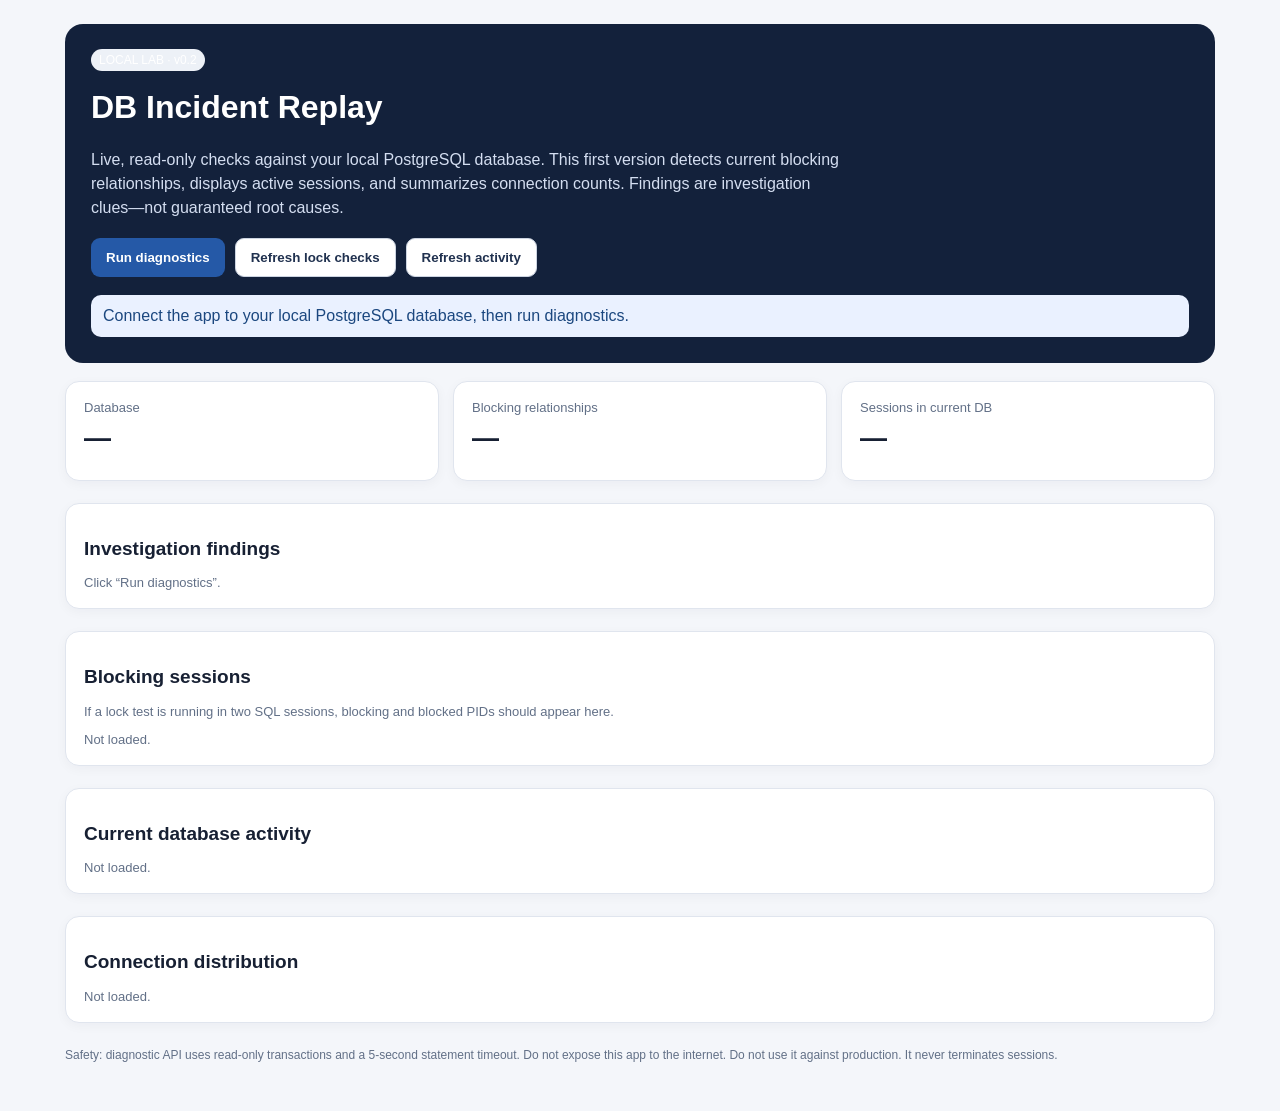
==== static/index.html @ 7874bf16 "Expand project documentation and incident lab" ====
<!doctype html>
<html lang="en"><head><meta charset="utf-8"><meta name="viewport" content="width=device-width,initial-scale=1"><title>DB Incident Replay — Local Lab</title>
<style>
:root{font-family:Inter,Segoe UI,Arial,sans-serif;color:#172033;background:#f4f6fa}body{margin:0}.wrap{max-width:1150px;margin:auto;padding:24px}.hero{background:#13213b;color:white;padding:26px;border-radius:18px}.hero p{color:#d4def1;max-width:760px;line-height:1.5}.actions{display:flex;gap:10px;flex-wrap:wrap;margin:18px 0}.btn{border:0;border-radius:9px;padding:11px 15px;background:#2559a7;color:white;font-weight:650;cursor:pointer}.btn.alt{background:white;color:#20314f;border:1px solid #ccd4e1}.grid{display:grid;grid-template-columns:repeat(auto-fit,minmax(220px,1fr));gap:14px;margin:18px 0}.card{background:white;border:1px solid #e0e5ee;border-radius:14px;padding:18px;box-shadow:0 3px 12px #16233b0a}.metric{font-size:27px;font-weight:750;margin:8px 0}.muted{color:#627087;font-size:13px}.section{margin-top:22px}.section h2{font-size:19px}.status{padding:12px;border-radius:10px;background:#eaf1ff;color:#1b477f}.finding{padding:12px 14px;border:1px solid #e0e5ee;border-radius:10px;margin:9px 0}.warning{border-left:4px solid #c47a10}.ok{border-left:4px solid #22875a}.info{border-left:4px solid #5482d0}pre,code{white-space:pre-wrap;overflow-wrap:anywhere}table{width:100%;border-collapse:collapse;font-size:13px}th,td{text-align:left;padding:9px;border-bottom:1px solid #e5e9f0;vertical-align:top}th{color:#52617a}.tablewrap{overflow:auto}.error{background:#fff0ef;color:#8a2420;padding:12px;border-radius:9px}.pill{background:#edf1f7;border-radius:20px;padding:4px 8px;font-size:12px}footer{margin:25px 0;color:#627087;font-size:12px}
</style></head><body><div class="wrap"><header class="hero"><span class="pill">LOCAL LAB · v0.2</span><h1>DB Incident Replay</h1><p>Live, read-only checks against your local PostgreSQL database. This first version detects current blocking relationships, displays active sessions, and summarizes connection counts. Findings are investigation clues—not guaranteed root causes.</p><div class="actions"><button class="btn" onclick="refreshAll()">Run diagnostics</button><button class="btn alt" onclick="loadLocks()">Refresh lock checks</button><button class="btn alt" onclick="loadActivity()">Refresh activity</button></div><div id="status" class="status">Connect the app to your local PostgreSQL database, then run diagnostics.</div></header>
<div id="metrics" class="grid"><div class="card"><div class="muted">Database</div><div class="metric">—</div></div><div class="card"><div class="muted">Blocking relationships</div><div class="metric">—</div></div><div class="card"><div class="muted">Sessions in current DB</div><div class="metric">—</div></div></div>
<section class="section card"><h2>Investigation findings</h2><div id="findings" class="muted">Click “Run diagnostics”.</div></section>
<section class="section card"><h2>Blocking sessions</h2><p class="muted">If a lock test is running in two SQL sessions, blocking and blocked PIDs should appear here.</p><div id="locks" class="muted">Not loaded.</div></section>
<section class="section card"><h2>Current database activity</h2><div id="activity" class="muted">Not loaded.</div></section>
<section class="section card"><h2>Connection distribution</h2><div id="connections" class="muted">Not loaded.</div></section>
<footer>Safety: diagnostic API uses read-only transactions and a 5-second statement timeout. Do not expose this app to the internet. Do not use it against production. It never terminates sessions.</footer></div>
<script>
const esc=v=>String(v??'—').replace(/[&<>"']/g,c=>({'&':'&amp;','<':'&lt;','>':'&gt;','"':'&quot;',"'":'&#39;'}[c]));
async function get(path){const r=await fetch(path);let j;try{j=await r.json()}catch{j={detail:await r.text()}}if(!r.ok)throw Error(j.detail||r.statusText);return j}
function table(rows,cols){if(!rows||!rows.length)return '<p class="muted">No rows returned at this check.</p>';return '<div class="tablewrap"><table><thead><tr>'+cols.map(c=>'<th>'+esc(c[1])+'</th>').join('')+'</tr></thead><tbody>'+rows.map(row=>'<tr>'+cols.map(c=>'<td>'+esc(row[c[0]])+'</td>').join('')+'</tr>').join('')+'</tbody></table></div>'}
async function refreshAll(){const status=document.getElementById('status');status.textContent='Checking local PostgreSQL…';try{const [h,s,l,a,c]=await Promise.all([get('/api/health'),get('/api/diagnostics/summary'),get('/api/diagnostics/locks'),get('/api/diagnostics/activity'),get('/api/diagnostics/connections')]);document.getElementById('metrics').innerHTML=`<div class="card"><div class="muted">Database</div><div class="metric">${esc(h.database)}</div><div class="muted">${esc(h.checked_at)}</div></div><div class="card"><div class="muted">Blocking relationships</div><div class="metric">${l.count}</div></div><div class="card"><div class="muted">Sessions in current DB</div><div class="metric">${c.total_sessions}</div><div class="muted">max_connections: ${esc(c.max_connections)} · usage estimate ${esc(c.utilization_percent)}%</div></div>`;document.getElementById('findings').innerHTML=s.findings.map(f=>`<div class="finding ${esc(f.severity)}"><b>${esc(f.title)}</b>${f.evidence?`<p><b>Evidence:</b> ${esc(f.evidence)}</p>`:''}<p><b>Next step:</b> ${esc(f.next)}</p></div>`).join('')+`<p class="muted">${esc(s.note)}</p>`;document.getElementById('locks').innerHTML=table(l.items,[['blocked_pid','Blocked PID'],['blocker_pid','Blocker PID'],['blocked_duration','Blocked duration'],['blocker_transaction_age','Blocker transaction age'],['blocker_state','Blocker state'],['blocked_query','Blocked query'],['blocker_query','Blocker query']]);document.getElementById('activity').innerHTML=table(a.items,[['pid','PID'],['usename','User'],['state','State'],['wait_event_type','Wait type'],['wait_event','Wait event'],['query_duration','Query duration'],['transaction_age','Transaction age'],['query','Query']]);document.getElementById('connections').innerHTML=table(c.by_state,[['state','State'],['sessions','Sessions']])+`<p class="muted">${esc(c.interpretation)}</p>`;status.textContent='Connected. Diagnostics completed at '+h.checked_at+'.';}catch(e){status.className='error';status.textContent='Could not run diagnostics: '+e.message+' — check .env, PostgreSQL service, database and role permissions.'}}
async function loadLocks(){try{const x=await get('/api/diagnostics/locks');document.getElementById('locks').innerHTML=table(x.items,[['blocked_pid','Blocked PID'],['blocker_pid','Blocker PID'],['blocked_duration','Blocked duration'],['blocker_transaction_age','Blocker transaction age'],['blocker_state','Blocker state'],['blocked_query','Blocked query'],['blocker_query','Blocker query']]);}catch(e){document.getElementById('locks').textContent=e.message}}
async function loadActivity(){try{const x=await get('/api/diagnostics/activity');document.getElementById('activity').innerHTML=table(x.items,[['pid','PID'],['usename','User'],['state','State'],['wait_event_type','Wait type'],['wait_event','Wait event'],['query_duration','Query duration'],['transaction_age','Transaction age'],['query','Query']]);}catch(e){document.getElementById('activity').textContent=e.message}}
</script></body></html>
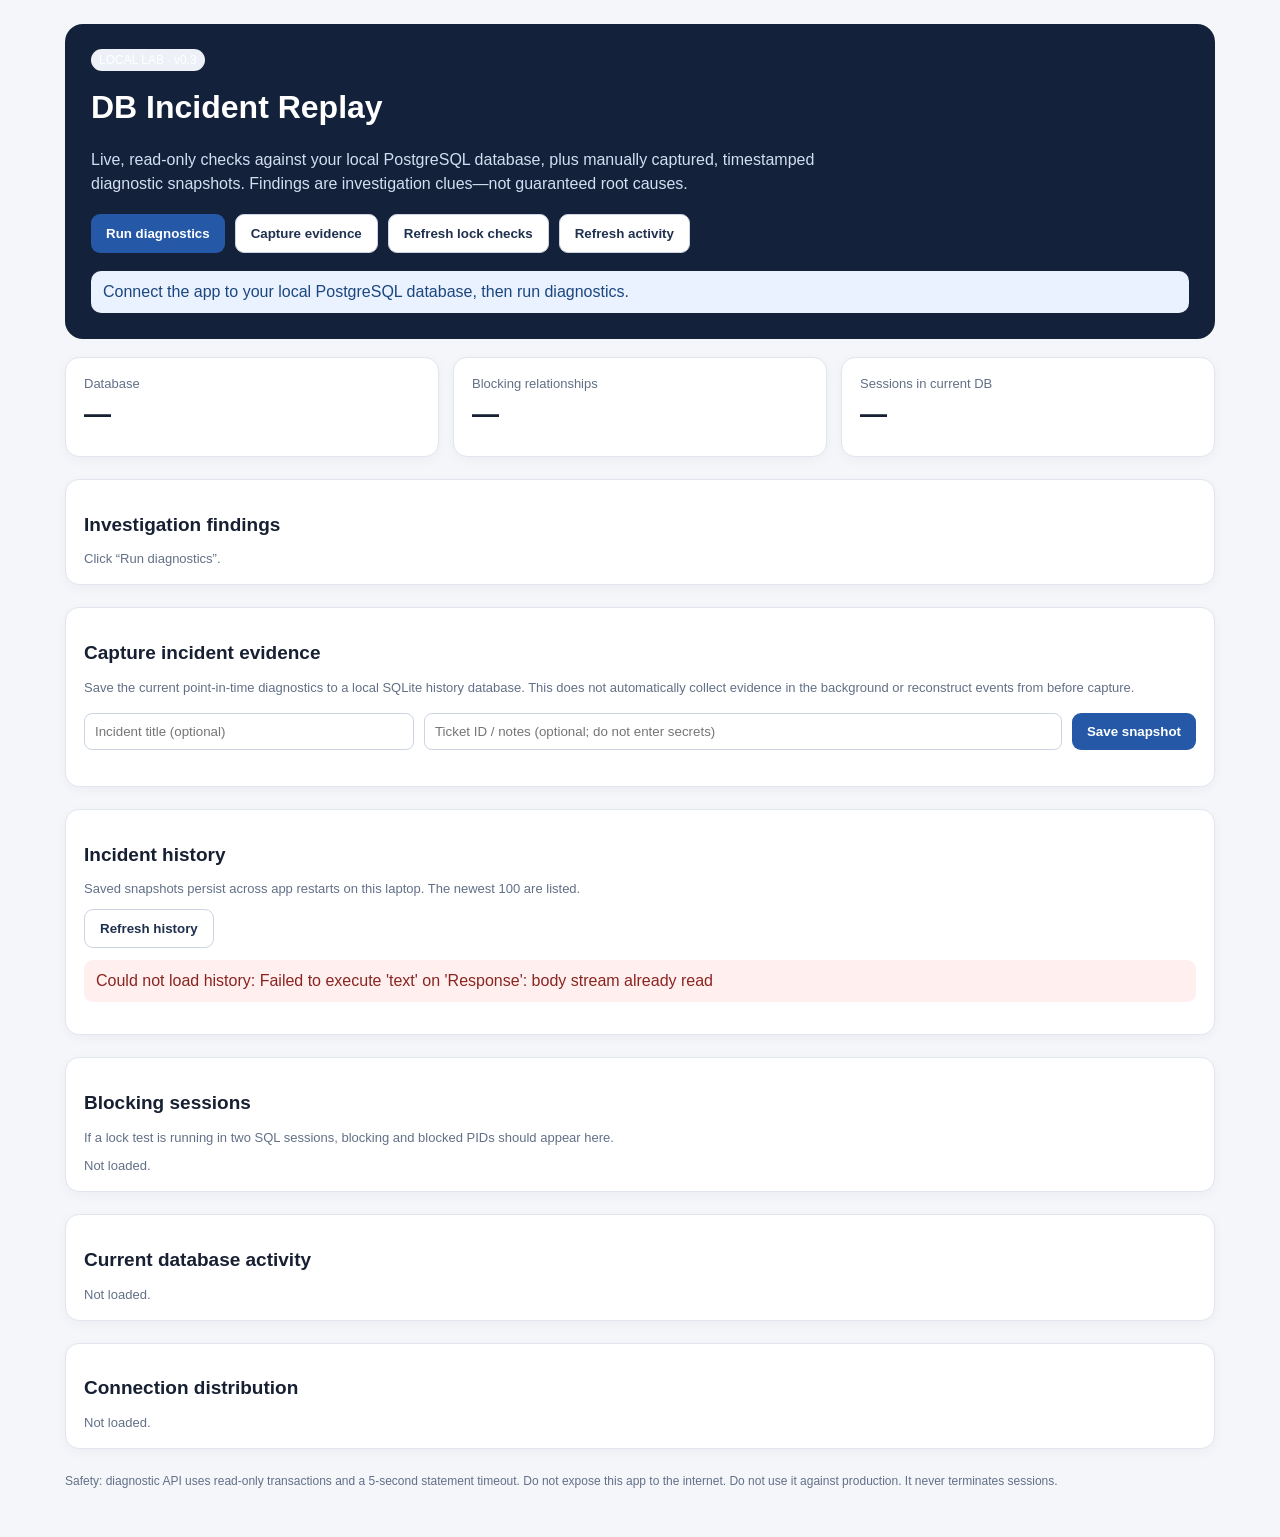
==== commit cd306618: "your commit message" ====
--- a/static/index.html
+++ b/static/index.html
@@ -2,9 +2,11 @@
 <html lang="en"><head><meta charset="utf-8"><meta name="viewport" content="width=device-width,initial-scale=1"><title>DB Incident Replay — Local Lab</title>
 <style>
 :root{font-family:Inter,Segoe UI,Arial,sans-serif;color:#172033;background:#f4f6fa}body{margin:0}.wrap{max-width:1150px;margin:auto;padding:24px}.hero{background:#13213b;color:white;padding:26px;border-radius:18px}.hero p{color:#d4def1;max-width:760px;line-height:1.5}.actions{display:flex;gap:10px;flex-wrap:wrap;margin:18px 0}.btn{border:0;border-radius:9px;padding:11px 15px;background:#2559a7;color:white;font-weight:650;cursor:pointer}.btn.alt{background:white;color:#20314f;border:1px solid #ccd4e1}.grid{display:grid;grid-template-columns:repeat(auto-fit,minmax(220px,1fr));gap:14px;margin:18px 0}.card{background:white;border:1px solid #e0e5ee;border-radius:14px;padding:18px;box-shadow:0 3px 12px #16233b0a}.metric{font-size:27px;font-weight:750;margin:8px 0}.muted{color:#627087;font-size:13px}.section{margin-top:22px}.section h2{font-size:19px}.status{padding:12px;border-radius:10px;background:#eaf1ff;color:#1b477f}.finding{padding:12px 14px;border:1px solid #e0e5ee;border-radius:10px;margin:9px 0}.warning{border-left:4px solid #c47a10}.ok{border-left:4px solid #22875a}.info{border-left:4px solid #5482d0}pre,code{white-space:pre-wrap;overflow-wrap:anywhere}table{width:100%;border-collapse:collapse;font-size:13px}th,td{text-align:left;padding:9px;border-bottom:1px solid #e5e9f0;vertical-align:top}th{color:#52617a}.tablewrap{overflow:auto}.error{background:#fff0ef;color:#8a2420;padding:12px;border-radius:9px}.pill{background:#edf1f7;border-radius:20px;padding:4px 8px;font-size:12px}footer{margin:25px 0;color:#627087;font-size:12px}
-</style></head><body><div class="wrap"><header class="hero"><span class="pill">LOCAL LAB · v0.2</span><h1>DB Incident Replay</h1><p>Live, read-only checks against your local PostgreSQL database. This first version detects current blocking relationships, displays active sessions, and summarizes connection counts. Findings are investigation clues—not guaranteed root causes.</p><div class="actions"><button class="btn" onclick="refreshAll()">Run diagnostics</button><button class="btn alt" onclick="loadLocks()">Refresh lock checks</button><button class="btn alt" onclick="loadActivity()">Refresh activity</button></div><div id="status" class="status">Connect the app to your local PostgreSQL database, then run diagnostics.</div></header>
+</style></head><body><div class="wrap"><header class="hero"><span class="pill">LOCAL LAB · v0.3</span><h1>DB Incident Replay</h1><p>Live, read-only checks against your local PostgreSQL database, plus manually captured, timestamped diagnostic snapshots. Findings are investigation clues—not guaranteed root causes.</p><div class="actions"><button class="btn" onclick="refreshAll()">Run diagnostics</button><button class="btn alt" onclick="captureSnapshot()">Capture evidence</button><button class="btn alt" onclick="loadLocks()">Refresh lock checks</button><button class="btn alt" onclick="loadActivity()">Refresh activity</button></div><div id="status" class="status">Connect the app to your local PostgreSQL database, then run diagnostics.</div></header>
 <div id="metrics" class="grid"><div class="card"><div class="muted">Database</div><div class="metric">—</div></div><div class="card"><div class="muted">Blocking relationships</div><div class="metric">—</div></div><div class="card"><div class="muted">Sessions in current DB</div><div class="metric">—</div></div></div>
 <section class="section card"><h2>Investigation findings</h2><div id="findings" class="muted">Click “Run diagnostics”.</div></section>
+<section class="section card"><h2>Capture incident evidence</h2><p class="muted">Save the current point-in-time diagnostics to a local SQLite history database. This does not automatically collect evidence in the background or reconstruct events from before capture.</p><div class="actions"><input id="snapshotTitle" aria-label="Snapshot title" placeholder="Incident title (optional)" maxlength="120" style="flex:1;min-width:220px;padding:10px;border:1px solid #ccd4e1;border-radius:8px"><input id="snapshotNotes" aria-label="Snapshot notes" placeholder="Ticket ID / notes (optional; do not enter secrets)" maxlength="1000" style="flex:2;min-width:240px;padding:10px;border:1px solid #ccd4e1;border-radius:8px"><button class="btn" onclick="captureSnapshot()">Save snapshot</button></div><div id="captureStatus" class="muted"></div></section>
+<section class="section card"><h2>Incident history</h2><p class="muted">Saved snapshots persist across app restarts on this laptop. The newest 100 are listed.</p><button class="btn alt" onclick="loadHistory()">Refresh history</button><div id="history" class="muted" style="margin-top:12px">Loading history…</div><div id="snapshotDetail" style="margin-top:14px"></div></section>
 <section class="section card"><h2>Blocking sessions</h2><p class="muted">If a lock test is running in two SQL sessions, blocking and blocked PIDs should appear here.</p><div id="locks" class="muted">Not loaded.</div></section>
 <section class="section card"><h2>Current database activity</h2><div id="activity" class="muted">Not loaded.</div></section>
 <section class="section card"><h2>Connection distribution</h2><div id="connections" class="muted">Not loaded.</div></section>
@@ -12,8 +14,14 @@
 <script>
 const esc=v=>String(v??'—').replace(/[&<>"']/g,c=>({'&':'&amp;','<':'&lt;','>':'&gt;','"':'&quot;',"'":'&#39;'}[c]));
 async function get(path){const r=await fetch(path);let j;try{j=await r.json()}catch{j={detail:await r.text()}}if(!r.ok)throw Error(j.detail||r.statusText);return j}
+async function post(path,body){const r=await fetch(path,{method:'POST',headers:{'Content-Type':'application/json'},body:JSON.stringify(body)});let j;try{j=await r.json()}catch{j={detail:await r.text()}}if(!r.ok)throw Error(j.detail||r.statusText);return j}
 function table(rows,cols){if(!rows||!rows.length)return '<p class="muted">No rows returned at this check.</p>';return '<div class="tablewrap"><table><thead><tr>'+cols.map(c=>'<th>'+esc(c[1])+'</th>').join('')+'</tr></thead><tbody>'+rows.map(row=>'<tr>'+cols.map(c=>'<td>'+esc(row[c[0]])+'</td>').join('')+'</tr>').join('')+'</tbody></table></div>'}
 async function refreshAll(){const status=document.getElementById('status');status.textContent='Checking local PostgreSQL…';try{const [h,s,l,a,c]=await Promise.all([get('/api/health'),get('/api/diagnostics/summary'),get('/api/diagnostics/locks'),get('/api/diagnostics/activity'),get('/api/diagnostics/connections')]);document.getElementById('metrics').innerHTML=`<div class="card"><div class="muted">Database</div><div class="metric">${esc(h.database)}</div><div class="muted">${esc(h.checked_at)}</div></div><div class="card"><div class="muted">Blocking relationships</div><div class="metric">${l.count}</div></div><div class="card"><div class="muted">Sessions in current DB</div><div class="metric">${c.total_sessions}</div><div class="muted">max_connections: ${esc(c.max_connections)} · usage estimate ${esc(c.utilization_percent)}%</div></div>`;document.getElementById('findings').innerHTML=s.findings.map(f=>`<div class="finding ${esc(f.severity)}"><b>${esc(f.title)}</b>${f.evidence?`<p><b>Evidence:</b> ${esc(f.evidence)}</p>`:''}<p><b>Next step:</b> ${esc(f.next)}</p></div>`).join('')+`<p class="muted">${esc(s.note)}</p>`;document.getElementById('locks').innerHTML=table(l.items,[['blocked_pid','Blocked PID'],['blocker_pid','Blocker PID'],['blocked_duration','Blocked duration'],['blocker_transaction_age','Blocker transaction age'],['blocker_state','Blocker state'],['blocked_query','Blocked query'],['blocker_query','Blocker query']]);document.getElementById('activity').innerHTML=table(a.items,[['pid','PID'],['usename','User'],['state','State'],['wait_event_type','Wait type'],['wait_event','Wait event'],['query_duration','Query duration'],['transaction_age','Transaction age'],['query','Query']]);document.getElementById('connections').innerHTML=table(c.by_state,[['state','State'],['sessions','Sessions']])+`<p class="muted">${esc(c.interpretation)}</p>`;status.textContent='Connected. Diagnostics completed at '+h.checked_at+'.';}catch(e){status.className='error';status.textContent='Could not run diagnostics: '+e.message+' — check .env, PostgreSQL service, database and role permissions.'}}
+async function captureSnapshot(){const el=document.getElementById('captureStatus');el.className='muted';el.textContent='Collecting diagnostics and saving snapshot…';try{const x=await post('/api/history/capture',{title:document.getElementById('snapshotTitle').value,notes:document.getElementById('snapshotNotes').value});el.textContent=`Saved snapshot #${x.id} at ${x.captured_at}. ${x.message}`;document.getElementById('snapshotTitle').value='';document.getElementById('snapshotNotes').value='';await loadHistory()}catch(e){el.className='error';el.textContent='Could not save snapshot: '+e.message}}
+async function loadHistory(){const el=document.getElementById('history');try{const x=await get('/api/history');if(!x.items.length){el.innerHTML='<p class="muted">No snapshots yet. Run diagnostics during an incident, then click Capture evidence.</p>';return}el.innerHTML='<div class="tablewrap"><table><thead><tr><th>ID</th><th>Captured at (UTC)</th><th>Database</th><th>Title</th><th>Notes</th><th>Details</th></tr></thead><tbody>'+x.items.map(i=>`<tr><td>${esc(i.id)}</td><td>${esc(i.captured_at)}</td><td>${esc(i.database_name)}</td><td>${esc(i.title)}</td><td>${esc(i.notes)}</td><td><button class="btn alt" onclick="showSnapshot(${Number(i.id)})">View</button></td></tr>`).join('')+'</tbody></table></div>'}catch(e){el.className='error';el.textContent='Could not load history: '+e.message}}
+async function showSnapshot(id){const el=document.getElementById('snapshotDetail');el.innerHTML='<p class="muted">Loading snapshot…</p>';try{const x=await get('/api/history/'+id);const p=x.payload;const findings=(p.summary&&p.summary.findings)||[];el.innerHTML=`<div class="finding info"><b>Snapshot #${esc(x.id)} — ${esc(x.title)}</b><p><b>Captured (UTC):</b> ${esc(x.captured_at)}</p><p><b>Database:</b> ${esc(x.database_name)}</p><p><b>Notes:</b> ${esc(x.notes||'—')}</p><p><b>Blocking relationships:</b> ${esc(p.locks?.count??'—')} · <b>Sessions:</b> ${esc(p.connections?.total_sessions??'—')}</p><h3>Findings at capture time</h3>${findings.map(f=>`<div class="finding ${esc(f.severity)}"><b>${esc(f.title)}</b>${f.evidence?`<p><b>Evidence:</b> ${esc(f.evidence)}</p>`:''}<p><b>Next step:</b> ${esc(f.next)}</p></div>`).join('')}<p class="muted">${esc(p.limitations||'')}</p><details><summary>View saved evidence JSON</summary><pre>${esc(JSON.stringify(p,null,2))}</pre></details></div>`}catch(e){el.className='error';el.textContent='Could not load snapshot: '+e.message}}
+
 async function loadLocks(){try{const x=await get('/api/diagnostics/locks');document.getElementById('locks').innerHTML=table(x.items,[['blocked_pid','Blocked PID'],['blocker_pid','Blocker PID'],['blocked_duration','Blocked duration'],['blocker_transaction_age','Blocker transaction age'],['blocker_state','Blocker state'],['blocked_query','Blocked query'],['blocker_query','Blocker query']]);}catch(e){document.getElementById('locks').textContent=e.message}}
 async function loadActivity(){try{const x=await get('/api/diagnostics/activity');document.getElementById('activity').innerHTML=table(x.items,[['pid','PID'],['usename','User'],['state','State'],['wait_event_type','Wait type'],['wait_event','Wait event'],['query_duration','Query duration'],['transaction_age','Transaction age'],['query','Query']]);}catch(e){document.getElementById('activity').textContent=e.message}}
+loadHistory();
 </script></body></html>
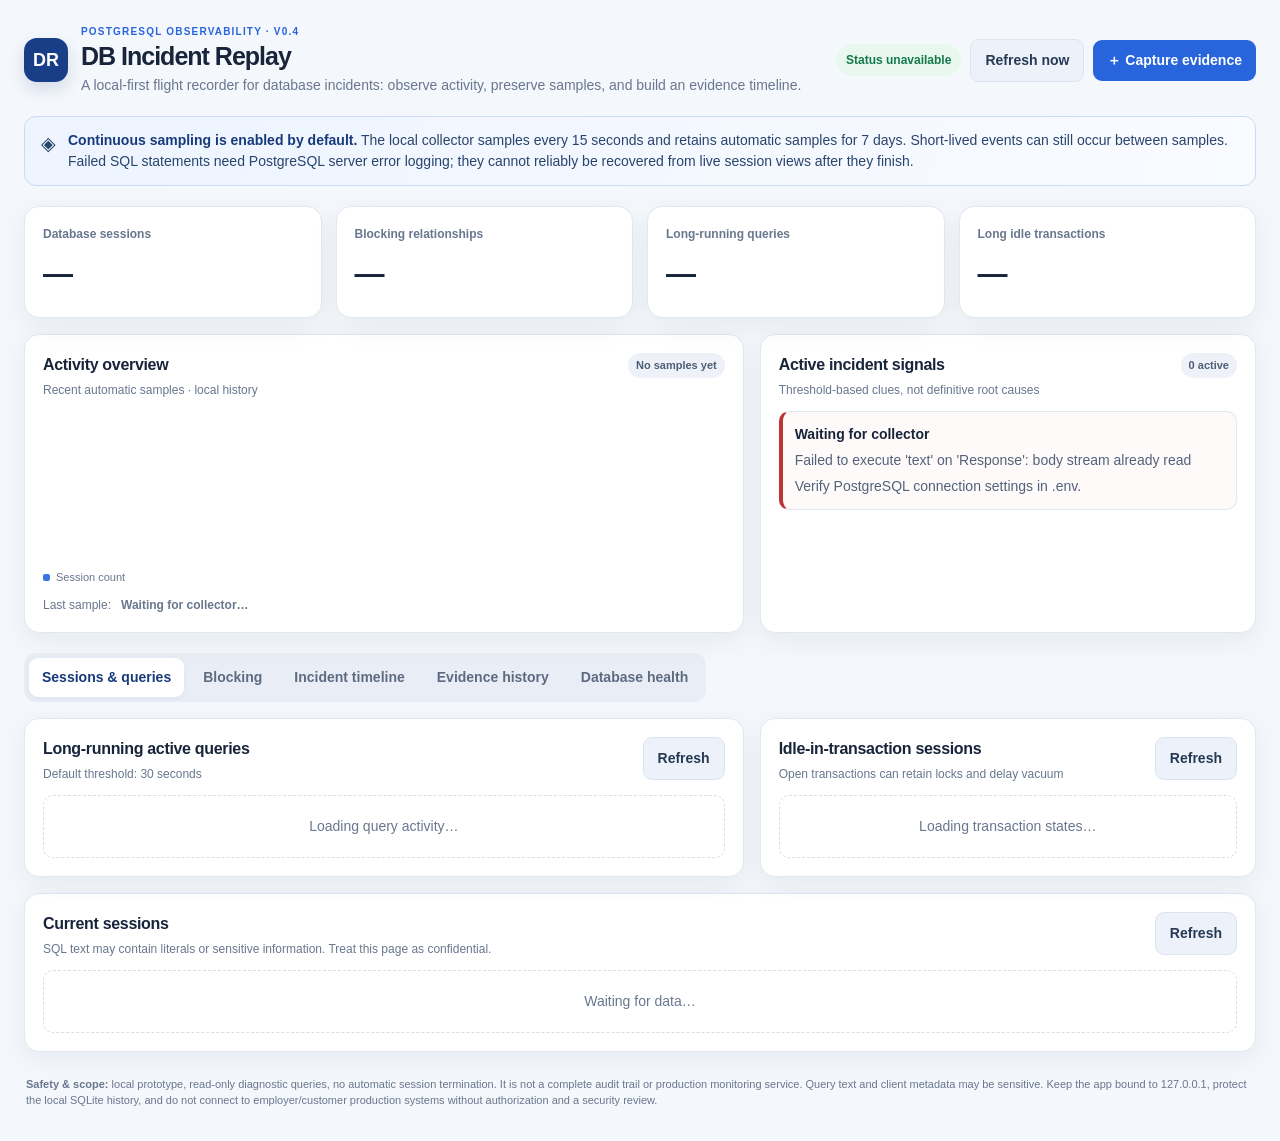
==== commit aac6366c: "your commit message" ====
--- a/static/index.html
+++ b/static/index.html
@@ -1,27 +1,43 @@
 <!doctype html>
-<html lang="en"><head><meta charset="utf-8"><meta name="viewport" content="width=device-width,initial-scale=1"><title>DB Incident Replay — Local Lab</title>
+<html lang="en">
+<head>
+<meta charset="utf-8"><meta name="viewport" content="width=device-width,initial-scale=1">
+<title>DB Incident Replay · PostgreSQL Flight Recorder</title>
 <style>
-:root{font-family:Inter,Segoe UI,Arial,sans-serif;color:#172033;background:#f4f6fa}body{margin:0}.wrap{max-width:1150px;margin:auto;padding:24px}.hero{background:#13213b;color:white;padding:26px;border-radius:18px}.hero p{color:#d4def1;max-width:760px;line-height:1.5}.actions{display:flex;gap:10px;flex-wrap:wrap;margin:18px 0}.btn{border:0;border-radius:9px;padding:11px 15px;background:#2559a7;color:white;font-weight:650;cursor:pointer}.btn.alt{background:white;color:#20314f;border:1px solid #ccd4e1}.grid{display:grid;grid-template-columns:repeat(auto-fit,minmax(220px,1fr));gap:14px;margin:18px 0}.card{background:white;border:1px solid #e0e5ee;border-radius:14px;padding:18px;box-shadow:0 3px 12px #16233b0a}.metric{font-size:27px;font-weight:750;margin:8px 0}.muted{color:#627087;font-size:13px}.section{margin-top:22px}.section h2{font-size:19px}.status{padding:12px;border-radius:10px;background:#eaf1ff;color:#1b477f}.finding{padding:12px 14px;border:1px solid #e0e5ee;border-radius:10px;margin:9px 0}.warning{border-left:4px solid #c47a10}.ok{border-left:4px solid #22875a}.info{border-left:4px solid #5482d0}pre,code{white-space:pre-wrap;overflow-wrap:anywhere}table{width:100%;border-collapse:collapse;font-size:13px}th,td{text-align:left;padding:9px;border-bottom:1px solid #e5e9f0;vertical-align:top}th{color:#52617a}.tablewrap{overflow:auto}.error{background:#fff0ef;color:#8a2420;padding:12px;border-radius:9px}.pill{background:#edf1f7;border-radius:20px;padding:4px 8px;font-size:12px}footer{margin:25px 0;color:#627087;font-size:12px}
-</style></head><body><div class="wrap"><header class="hero"><span class="pill">LOCAL LAB · v0.3</span><h1>DB Incident Replay</h1><p>Live, read-only checks against your local PostgreSQL database, plus manually captured, timestamped diagnostic snapshots. Findings are investigation clues—not guaranteed root causes.</p><div class="actions"><button class="btn" onclick="refreshAll()">Run diagnostics</button><button class="btn alt" onclick="captureSnapshot()">Capture evidence</button><button class="btn alt" onclick="loadLocks()">Refresh lock checks</button><button class="btn alt" onclick="loadActivity()">Refresh activity</button></div><div id="status" class="status">Connect the app to your local PostgreSQL database, then run diagnostics.</div></header>
-<div id="metrics" class="grid"><div class="card"><div class="muted">Database</div><div class="metric">—</div></div><div class="card"><div class="muted">Blocking relationships</div><div class="metric">—</div></div><div class="card"><div class="muted">Sessions in current DB</div><div class="metric">—</div></div></div>
-<section class="section card"><h2>Investigation findings</h2><div id="findings" class="muted">Click “Run diagnostics”.</div></section>
-<section class="section card"><h2>Capture incident evidence</h2><p class="muted">Save the current point-in-time diagnostics to a local SQLite history database. This does not automatically collect evidence in the background or reconstruct events from before capture.</p><div class="actions"><input id="snapshotTitle" aria-label="Snapshot title" placeholder="Incident title (optional)" maxlength="120" style="flex:1;min-width:220px;padding:10px;border:1px solid #ccd4e1;border-radius:8px"><input id="snapshotNotes" aria-label="Snapshot notes" placeholder="Ticket ID / notes (optional; do not enter secrets)" maxlength="1000" style="flex:2;min-width:240px;padding:10px;border:1px solid #ccd4e1;border-radius:8px"><button class="btn" onclick="captureSnapshot()">Save snapshot</button></div><div id="captureStatus" class="muted"></div></section>
-<section class="section card"><h2>Incident history</h2><p class="muted">Saved snapshots persist across app restarts on this laptop. The newest 100 are listed.</p><button class="btn alt" onclick="loadHistory()">Refresh history</button><div id="history" class="muted" style="margin-top:12px">Loading history…</div><div id="snapshotDetail" style="margin-top:14px"></div></section>
-<section class="section card"><h2>Blocking sessions</h2><p class="muted">If a lock test is running in two SQL sessions, blocking and blocked PIDs should appear here.</p><div id="locks" class="muted">Not loaded.</div></section>
-<section class="section card"><h2>Current database activity</h2><div id="activity" class="muted">Not loaded.</div></section>
-<section class="section card"><h2>Connection distribution</h2><div id="connections" class="muted">Not loaded.</div></section>
-<footer>Safety: diagnostic API uses read-only transactions and a 5-second statement timeout. Do not expose this app to the internet. Do not use it against production. It never terminates sessions.</footer></div>
+:root{--bg:#f4f7fb;--surface:#fff;--ink:#17243a;--muted:#68778e;--line:#e1e8f1;--blue:#2864dc;--blue2:#eaf1ff;--red:#bd3434;--redbg:#fff0f0;--amber:#946200;--amberbg:#fff6dc;--green:#16794a;--greenbg:#e8f8ef;--shadow:0 8px 28px rgba(25,45,80,.06)}*{box-sizing:border-box}body{margin:0;background:var(--bg);color:var(--ink);font:14px/1.5 Inter,-apple-system,BlinkMacSystemFont,"Segoe UI",sans-serif}button,input,textarea{font:inherit}button{cursor:pointer;border:0;border-radius:9px;padding:10px 14px;font-weight:650;background:var(--blue);color:#fff}button.secondary{background:#edf2fa;color:#263954;border:1px solid #dce4f0}button:hover{filter:brightness(.97)}.shell{max-width:1440px;margin:auto;padding:24px}.topbar{display:flex;align-items:center;justify-content:space-between;gap:18px;margin-bottom:20px}.brand{display:flex;align-items:center;gap:13px}.logo{width:44px;height:44px;border-radius:13px;background:#183e87;color:#fff;display:grid;place-items:center;font-weight:850;font-size:18px;box-shadow:0 7px 16px #173b7a24}.eyebrow{text-transform:uppercase;letter-spacing:.12em;font-size:10px;font-weight:800;color:var(--blue)}h1{font-size:25px;line-height:1.2;margin:2px 0 4px;letter-spacing:-.04em}.sub{margin:0;color:var(--muted);max-width:760px}.right-actions{display:flex;align-items:center;gap:9px;flex-wrap:wrap}.live{display:inline-flex;align-items:center;gap:7px;padding:7px 10px;border-radius:99px;background:var(--greenbg);color:var(--green);font-size:12px;font-weight:750}.dot{width:7px;height:7px;border-radius:50%;background:currentColor}.banner{border:1px solid #cbdaf8;background:linear-gradient(110deg,#edf4ff,#f9fbff);padding:13px 16px;border-radius:12px;margin:18px 0 20px;color:#29446d;display:flex;gap:12px;align-items:flex-start}.banner b{color:#173b7a}.grid{display:grid;grid-template-columns:repeat(4,minmax(0,1fr));gap:14px}.card{background:var(--surface);border:1px solid var(--line);border-radius:15px;box-shadow:var(--shadow);padding:18px;min-width:0}.metric-card{position:relative;overflow:hidden}.metric-label{font-size:12px;color:var(--muted);font-weight:650}.metric{font-size:30px;font-weight:780;letter-spacing:-.05em;margin:8px 0 3px}.metric-note{font-size:12px;color:var(--muted)}.metric-accent{position:absolute;right:16px;top:16px;width:35px;height:35px;border-radius:11px;background:var(--blue2);color:var(--blue);display:grid;place-items:center;font-size:17px;font-weight:800}.metric-card.danger .metric-accent{background:var(--redbg);color:var(--red)}.metric-card.warn .metric-accent{background:var(--amberbg);color:var(--amber)}.layout{display:grid;grid-template-columns:minmax(0,1.45fr) minmax(320px,1fr);gap:16px;margin-top:16px}.section{margin-top:16px}.section-head{display:flex;align-items:flex-start;justify-content:space-between;gap:12px;margin-bottom:12px}.section-head h2{margin:0;font-size:16px;letter-spacing:-.02em}.section-head p{margin:4px 0 0;color:var(--muted);font-size:12px}.small{font-size:12px;color:var(--muted)}.badge{display:inline-flex;align-items:center;border-radius:99px;padding:4px 8px;font-size:11px;font-weight:750;white-space:nowrap;background:#eef2f8;color:#4d5e76}.badge.critical{background:var(--redbg);color:var(--red)}.badge.warning{background:var(--amberbg);color:var(--amber)}.badge.ok{background:var(--greenbg);color:var(--green)}.finding{border:1px solid var(--line);border-left:4px solid #9aa9bd;border-radius:10px;padding:12px;margin:9px 0}.finding.critical{border-left-color:var(--red);background:#fffafa}.finding.warning{border-left-color:#d79b18;background:#fffdf6}.finding.info{border-left-color:var(--blue)}.finding p{margin:5px 0 0;color:#52627a}.empty{padding:20px;border:1px dashed #d5deea;border-radius:10px;text-align:center;color:var(--muted)}.tablewrap{overflow:auto;border:1px solid var(--line);border-radius:10px}table{width:100%;border-collapse:collapse;font-size:12px;min-width:680px}th,td{padding:10px 11px;border-bottom:1px solid #edf1f6;text-align:left;vertical-align:top;max-width:380px;overflow-wrap:anywhere}th{font-size:10px;text-transform:uppercase;letter-spacing:.07em;color:#65758d;background:#f8faff;position:sticky;top:0}tr:last-child td{border-bottom:0}td.sql{font-family:ui-monospace,SFMono-Regular,Menlo,monospace;font-size:11px;max-width:350px}.tabs{display:flex;gap:6px;flex-wrap:wrap;margin:20px 0 0;padding:5px;background:#e9eef6;border-radius:12px;width:fit-content}.tab{background:transparent;color:#5d6b80;padding:9px 13px}.tab.active{background:#fff;color:#173b7a;box-shadow:0 2px 7px #1b37600f}.tabpanel{display:none}.tabpanel.active{display:block}.formrow{display:flex;gap:9px;flex-wrap:wrap}.formrow input,.formrow textarea{flex:1;min-width:200px;padding:10px 12px;border:1px solid #d5deea;border-radius:9px;background:#fff;color:var(--ink)}.formrow textarea{min-height:42px;resize:vertical}.event{display:grid;grid-template-columns:10px minmax(0,1fr) auto;gap:11px;padding:12px 0;border-bottom:1px solid var(--line);align-items:start}.event:last-child{border-bottom:0}.event-dot{width:9px;height:9px;border-radius:50%;margin-top:6px;background:#d69b1b}.event-dot.critical{background:var(--red)}.event-title{font-weight:720}.event-time{font-size:11px;color:var(--muted)}.bars{display:grid;gap:12px}.barrow{display:grid;grid-template-columns:125px 1fr 40px;gap:9px;align-items:center;font-size:12px}.bartrack{height:9px;background:#edf1f7;border-radius:99px;overflow:hidden}.barfill{height:100%;background:#3b75e4;border-radius:99px}.chart{height:150px;width:100%;display:block}.legend{display:flex;gap:15px;color:var(--muted);font-size:11px;margin-top:8px}.legend span:before{content:"";display:inline-block;width:7px;height:7px;border-radius:2px;background:#3b75e4;margin-right:6px}.notice{background:#fff8e5;border:1px solid #f0d994;color:#71571c;border-radius:10px;padding:12px;font-size:12px}.oknotice{background:#edf9f2;border:1px solid #c5ead3;color:#256745;border-radius:10px;padding:12px;font-size:12px}details{margin-top:12px}summary{cursor:pointer;color:var(--blue);font-weight:650}pre{white-space:pre-wrap;overflow-wrap:anywhere;background:#f7f9fc;padding:13px;border-radius:9px;font-size:11px;max-height:420px;overflow:auto}.statusline{display:flex;gap:10px;align-items:center;flex-wrap:wrap;margin-top:10px}.error{color:var(--red)}footer{color:var(--muted);font-size:11px;padding:24px 2px 8px}@media(max-width:1000px){.grid{grid-template-columns:repeat(2,minmax(0,1fr))}.layout{grid-template-columns:1fr}.topbar{align-items:flex-start;flex-direction:column}}@media(max-width:560px){.shell{padding:13px}.grid{grid-template-columns:1fr 1fr;gap:8px}.card{padding:13px}.metric{font-size:24px}.right-actions{width:100%}.right-actions button{flex:1}.barrow{grid-template-columns:90px 1fr 30px}h1{font-size:22px}}
+</style></head>
+<body><div class="shell">
+<header class="topbar"><div class="brand"><div class="logo">DR</div><div><div class="eyebrow">PostgreSQL observability · v0.4</div><h1>DB Incident Replay</h1><p class="sub">A local-first flight recorder for database incidents: observe activity, preserve samples, and build an evidence timeline.</p></div></div><div class="right-actions"><span id="monitorBadge" class="live"><span class="dot"></span> Monitor starting</span><button class="secondary" onclick="refreshDashboard()">Refresh now</button><button onclick="captureSnapshot()">＋ Capture evidence</button></div></header>
+<div class="banner"><span style="font-size:19px">◈</span><div><b>Continuous sampling is enabled by default.</b> The local collector samples every <span id="intervalLabel">15</span> seconds and retains automatic samples for 7 days. Short-lived events can still occur between samples. Failed SQL statements need PostgreSQL server error logging; they cannot reliably be recovered from live session views after they finish.</div></div>
+<div class="grid" id="metrics"><div class="card metric-card"><div class="metric-label">Database sessions</div><div class="metric">—</div></div><div class="card metric-card"><div class="metric-label">Blocking relationships</div><div class="metric">—</div></div><div class="card metric-card"><div class="metric-label">Long-running queries</div><div class="metric">—</div></div><div class="card metric-card"><div class="metric-label">Long idle transactions</div><div class="metric">—</div></div></div>
+<div class="layout"><section class="card"><div class="section-head"><div><h2>Activity overview</h2><p>Recent automatic samples · local history</p></div><span class="badge" id="sampleCount">No samples yet</span></div><canvas id="trendChart" class="chart" aria-label="Session trend chart"></canvas><div class="legend"><span>Session count</span></div><div class="statusline"><span class="small">Last sample:</span><b id="lastSample" class="small">Waiting for collector…</b></div></section><section class="card"><div class="section-head"><div><h2>Active incident signals</h2><p>Threshold-based clues, not definitive root causes</p></div><span class="badge" id="activeCount">0 active</span></div><div id="findings"><div class="empty">Waiting for first successful sample.</div></div></section></div>
+<div class="tabs" role="tablist"><button class="tab active" data-tab="sessions">Sessions & queries</button><button class="tab" data-tab="locks">Blocking</button><button class="tab" data-tab="events">Incident timeline</button><button class="tab" data-tab="history">Evidence history</button><button class="tab" data-tab="health">Database health</button></div>
+<section id="tab-sessions" class="tabpanel active"><div class="layout"><section class="card"><div class="section-head"><div><h2>Long-running active queries</h2><p>Default threshold: <span id="longThreshold">30</span> seconds</p></div><button class="secondary" onclick="loadLongQueries()">Refresh</button></div><div id="longQueries"><div class="empty">Loading query activity…</div></div></section><section class="card"><div class="section-head"><div><h2>Idle-in-transaction sessions</h2><p>Open transactions can retain locks and delay vacuum</p></div><button class="secondary" onclick="loadIdleTransactions()">Refresh</button></div><div id="idleTransactions"><div class="empty">Loading transaction states…</div></div></section></div><section class="card section"><div class="section-head"><div><h2>Current sessions</h2><p>SQL text may contain literals or sensitive information. Treat this page as confidential.</p></div><button class="secondary" onclick="loadLatest()">Refresh</button></div><div id="activityTable"><div class="empty">Waiting for data…</div></div></section></section>
+<section id="tab-locks" class="tabpanel"><section class="card section"><div class="section-head"><div><h2>Blocking chain</h2><p>Who is waiting, who is blocking, and the visible query context.</p></div><button class="secondary" onclick="loadLocks()">Refresh lock checks</button></div><div id="locks"><div class="empty">Loading lock relationships…</div></div><div class="notice" style="margin-top:12px">Do not terminate a PID based only on this display. Confirm application ownership, transaction impact, and operational approval before any remediation.</div></section></section>
+<section id="tab-events" class="tabpanel"><section class="card section"><div class="section-head"><div><h2>Incident timeline</h2><p>Events open when a sampled condition first appears and close when it clears.</p></div><button class="secondary" onclick="loadEvents()">Refresh timeline</button></div><div id="events"><div class="empty">No event transitions recorded yet.</div></div></section></section>
+<section id="tab-history" class="tabpanel"><section class="card section"><div class="section-head"><div><h2>Capture a named evidence snapshot</h2><p>Creates a durable manual snapshot alongside the automatic samples.</p></div></div><div class="formrow"><input id="snapshotTitle" placeholder="Incident / ticket title (e.g. INC-1042 blocking)" maxlength="120"><input id="snapshotNotes" placeholder="Investigation notes (never enter passwords/secrets)" maxlength="1000"><button onclick="captureSnapshot()">Save snapshot</button></div><div id="captureStatus" class="small" style="margin-top:10px"></div></section><section class="card section"><div class="section-head"><div><h2>Manual evidence snapshots</h2><p>Saved locally and retained across app restarts.</p></div><button class="secondary" onclick="loadHistory()">Refresh</button></div><div id="history"><div class="empty">Loading snapshots…</div></div><div id="snapshotDetail" style="margin-top:14px"></div></section><section class="card section"><div class="section-head"><div><h2>Automatic sample history</h2><p>High-frequency samples, retained for 7 days.</p></div></div><div id="sampleHistory"><div class="empty">Loading samples…</div></div></section></section>
+<section id="tab-health" class="tabpanel"><div class="layout"><section class="card"><div class="section-head"><div><h2>Connection distribution</h2><p>Current database connection states</p></div></div><div id="connections"><div class="empty">Waiting for data…</div></div></section><section class="card"><div class="section-head"><div><h2>Database statistics</h2><p>Cumulative PostgreSQL counters since statistics reset</p></div></div><div id="dbStats"><div class="empty">Waiting for data…</div></div></section></div><section class="card section"><div class="section-head"><div><h2>Failed SQL statement capture</h2><p>Requires PostgreSQL server-side logging configuration</p></div><span class="badge warning">Not yet ingested</span></div><div class="notice"><b>Important limitation:</b> PostgreSQL's <code>pg_stat_activity</code> shows current activity, not a complete history of failed statements. To preserve errors, configure server logging such as <code>logging_collector</code>, <code>log_min_error_statement = error</code>, and a useful log line prefix. Log access and parsing depend on the PostgreSQL deployment and permissions. This version documents the requirement but does not yet ingest server log files.</div></section></section>
+<footer><b>Safety & scope:</b> local prototype, read-only diagnostic queries, no automatic session termination. It is not a complete audit trail or production monitoring service. Query text and client metadata may be sensitive. Keep the app bound to 127.0.0.1, protect the local SQLite history, and do not connect to employer/customer production systems without authorization and a security review.</footer>
+</div>
 <script>
 const esc=v=>String(v??'—').replace(/[&<>"']/g,c=>({'&':'&amp;','<':'&lt;','>':'&gt;','"':'&quot;',"'":'&#39;'}[c]));
 async function get(path){const r=await fetch(path);let j;try{j=await r.json()}catch{j={detail:await r.text()}}if(!r.ok)throw Error(j.detail||r.statusText);return j}
 async function post(path,body){const r=await fetch(path,{method:'POST',headers:{'Content-Type':'application/json'},body:JSON.stringify(body)});let j;try{j=await r.json()}catch{j={detail:await r.text()}}if(!r.ok)throw Error(j.detail||r.statusText);return j}
-function table(rows,cols){if(!rows||!rows.length)return '<p class="muted">No rows returned at this check.</p>';return '<div class="tablewrap"><table><thead><tr>'+cols.map(c=>'<th>'+esc(c[1])+'</th>').join('')+'</tr></thead><tbody>'+rows.map(row=>'<tr>'+cols.map(c=>'<td>'+esc(row[c[0]])+'</td>').join('')+'</tr>').join('')+'</tbody></table></div>'}
-async function refreshAll(){const status=document.getElementById('status');status.textContent='Checking local PostgreSQL…';try{const [h,s,l,a,c]=await Promise.all([get('/api/health'),get('/api/diagnostics/summary'),get('/api/diagnostics/locks'),get('/api/diagnostics/activity'),get('/api/diagnostics/connections')]);document.getElementById('metrics').innerHTML=`<div class="card"><div class="muted">Database</div><div class="metric">${esc(h.database)}</div><div class="muted">${esc(h.checked_at)}</div></div><div class="card"><div class="muted">Blocking relationships</div><div class="metric">${l.count}</div></div><div class="card"><div class="muted">Sessions in current DB</div><div class="metric">${c.total_sessions}</div><div class="muted">max_connections: ${esc(c.max_connections)} · usage estimate ${esc(c.utilization_percent)}%</div></div>`;document.getElementById('findings').innerHTML=s.findings.map(f=>`<div class="finding ${esc(f.severity)}"><b>${esc(f.title)}</b>${f.evidence?`<p><b>Evidence:</b> ${esc(f.evidence)}</p>`:''}<p><b>Next step:</b> ${esc(f.next)}</p></div>`).join('')+`<p class="muted">${esc(s.note)}</p>`;document.getElementById('locks').innerHTML=table(l.items,[['blocked_pid','Blocked PID'],['blocker_pid','Blocker PID'],['blocked_duration','Blocked duration'],['blocker_transaction_age','Blocker transaction age'],['blocker_state','Blocker state'],['blocked_query','Blocked query'],['blocker_query','Blocker query']]);document.getElementById('activity').innerHTML=table(a.items,[['pid','PID'],['usename','User'],['state','State'],['wait_event_type','Wait type'],['wait_event','Wait event'],['query_duration','Query duration'],['transaction_age','Transaction age'],['query','Query']]);document.getElementById('connections').innerHTML=table(c.by_state,[['state','State'],['sessions','Sessions']])+`<p class="muted">${esc(c.interpretation)}</p>`;status.textContent='Connected. Diagnostics completed at '+h.checked_at+'.';}catch(e){status.className='error';status.textContent='Could not run diagnostics: '+e.message+' — check .env, PostgreSQL service, database and role permissions.'}}
-async function captureSnapshot(){const el=document.getElementById('captureStatus');el.className='muted';el.textContent='Collecting diagnostics and saving snapshot…';try{const x=await post('/api/history/capture',{title:document.getElementById('snapshotTitle').value,notes:document.getElementById('snapshotNotes').value});el.textContent=`Saved snapshot #${x.id} at ${x.captured_at}. ${x.message}`;document.getElementById('snapshotTitle').value='';document.getElementById('snapshotNotes').value='';await loadHistory()}catch(e){el.className='error';el.textContent='Could not save snapshot: '+e.message}}
-async function loadHistory(){const el=document.getElementById('history');try{const x=await get('/api/history');if(!x.items.length){el.innerHTML='<p class="muted">No snapshots yet. Run diagnostics during an incident, then click Capture evidence.</p>';return}el.innerHTML='<div class="tablewrap"><table><thead><tr><th>ID</th><th>Captured at (UTC)</th><th>Database</th><th>Title</th><th>Notes</th><th>Details</th></tr></thead><tbody>'+x.items.map(i=>`<tr><td>${esc(i.id)}</td><td>${esc(i.captured_at)}</td><td>${esc(i.database_name)}</td><td>${esc(i.title)}</td><td>${esc(i.notes)}</td><td><button class="btn alt" onclick="showSnapshot(${Number(i.id)})">View</button></td></tr>`).join('')+'</tbody></table></div>'}catch(e){el.className='error';el.textContent='Could not load history: '+e.message}}
-async function showSnapshot(id){const el=document.getElementById('snapshotDetail');el.innerHTML='<p class="muted">Loading snapshot…</p>';try{const x=await get('/api/history/'+id);const p=x.payload;const findings=(p.summary&&p.summary.findings)||[];el.innerHTML=`<div class="finding info"><b>Snapshot #${esc(x.id)} — ${esc(x.title)}</b><p><b>Captured (UTC):</b> ${esc(x.captured_at)}</p><p><b>Database:</b> ${esc(x.database_name)}</p><p><b>Notes:</b> ${esc(x.notes||'—')}</p><p><b>Blocking relationships:</b> ${esc(p.locks?.count??'—')} · <b>Sessions:</b> ${esc(p.connections?.total_sessions??'—')}</p><h3>Findings at capture time</h3>${findings.map(f=>`<div class="finding ${esc(f.severity)}"><b>${esc(f.title)}</b>${f.evidence?`<p><b>Evidence:</b> ${esc(f.evidence)}</p>`:''}<p><b>Next step:</b> ${esc(f.next)}</p></div>`).join('')}<p class="muted">${esc(p.limitations||'')}</p><details><summary>View saved evidence JSON</summary><pre>${esc(JSON.stringify(p,null,2))}</pre></details></div>`}catch(e){el.className='error';el.textContent='Could not load snapshot: '+e.message}}
-
-async function loadLocks(){try{const x=await get('/api/diagnostics/locks');document.getElementById('locks').innerHTML=table(x.items,[['blocked_pid','Blocked PID'],['blocker_pid','Blocker PID'],['blocked_duration','Blocked duration'],['blocker_transaction_age','Blocker transaction age'],['blocker_state','Blocker state'],['blocked_query','Blocked query'],['blocker_query','Blocker query']]);}catch(e){document.getElementById('locks').textContent=e.message}}
-async function loadActivity(){try{const x=await get('/api/diagnostics/activity');document.getElementById('activity').innerHTML=table(x.items,[['pid','PID'],['usename','User'],['state','State'],['wait_event_type','Wait type'],['wait_event','Wait event'],['query_duration','Query duration'],['transaction_age','Transaction age'],['query','Query']]);}catch(e){document.getElementById('activity').textContent=e.message}}
-loadHistory();
+function table(rows,cols){if(!rows||!rows.length)return '<div class="empty">No matching rows observed in this sample.</div>';return '<div class="tablewrap"><table><thead><tr>'+cols.map(c=>'<th>'+esc(c[1])+'</th>').join('')+'</tr></thead><tbody>'+rows.map(row=>'<tr>'+cols.map(c=>`<td class="${c[2]==='sql'?'sql':''}">${esc(row[c[0]])}</td>`).join('')+'</tr>').join('')+'</tbody></table></div>'}
+function duration(v){if(v==null)return '—';return String(v).replace(/^00:/,'')}
+function drawTrend(items){const cv=document.getElementById('trendChart'),ctx=cv.getContext('2d'),dpr=window.devicePixelRatio||1,w=cv.clientWidth||600,h=150;cv.width=w*dpr;cv.height=h*dpr;ctx.scale(dpr,dpr);ctx.clearRect(0,0,w,h);if(!items.length){ctx.fillStyle='#68778e';ctx.font='12px sans-serif';ctx.fillText('Automatic samples will appear here after the first successful poll.',8,65);return}const vals=items.map(x=>Number(x.sessions||0)),max=Math.max(1,...vals),pad=18;ctx.strokeStyle='#e7edf5';ctx.lineWidth=1;for(let i=0;i<4;i++){const y=pad+(h-pad*2)*i/3;ctx.beginPath();ctx.moveTo(0,y);ctx.lineTo(w,y);ctx.stroke()}ctx.strokeStyle='#3472e4';ctx.lineWidth=2.5;ctx.beginPath();vals.forEach((v,i)=>{const x=vals.length===1?w/2:pad+(w-pad*2)*i/(vals.length-1),y=h-pad-(h-pad*2)*v/max;if(i===0)ctx.moveTo(x,y);else ctx.lineTo(x,y)});ctx.stroke();ctx.fillStyle='#3472e4';vals.forEach((v,i)=>{const x=vals.length===1?w/2:pad+(w-pad*2)*i/(vals.length-1),y=h-pad-(h-pad*2)*v/max;ctx.beginPath();ctx.arc(x,y,3,0,Math.PI*2);ctx.fill()})}
+function showFindings(payload){const f=payload?.findings||[];document.getElementById('activeCount').textContent=f.length+' active';document.getElementById('findings').innerHTML=f.length?f.map(x=>`<div class="finding ${esc(x.severity)}"><div style="display:flex;gap:8px;justify-content:space-between;align-items:flex-start"><b>${esc(x.title)}</b><span class="badge ${esc(x.severity)}">${esc(x.severity)}</span></div><p class="small">This is an observed signal. Use the evidence and surrounding application context to determine the cause.</p></div>`).join(''):'<div class="oknotice">No threshold-based signals in the latest successful sample. This does not prove that no incident occurred between polls.</div>'}
+async function loadStatus(){try{const s=await get('/api/monitor/status');document.getElementById('intervalLabel').textContent=s.interval_seconds;document.getElementById('longThreshold').textContent=s.long_query_seconds;const b=document.getElementById('monitorBadge');if(s.running&&!s.last_error){b.className='live';b.innerHTML='<span class="dot"></span> Auto monitor active'}else if(s.last_error){b.className='live';b.style.background='#fff0f0';b.style.color='#bd3434';b.innerHTML='<span class="dot"></span> Collector needs attention'}else{b.className='badge warning';b.textContent='Auto monitor disabled'}document.getElementById('lastSample').textContent=s.last_sample_at||s.last_error||'Waiting for first sample';if(s.last_error)document.getElementById('findings').innerHTML=`<div class="finding critical"><b>Collector error</b><p>${esc(s.last_error)}</p><p>Check .env, database availability, and role permissions.</p></div>`}catch(e){document.getElementById('monitorBadge').textContent='Status unavailable'}}
+async function loadLatest(){try{const x=await get('/api/monitor/latest'),p=x.payload;document.getElementById('metrics').innerHTML=`<div class="card metric-card"><div class="metric-label">Database sessions</div><div class="metric">${esc(p.connections.total_sessions)}</div><div class="metric-note">${esc(p.database)}</div><div class="metric-accent">DB</div></div><div class="card metric-card ${p.locks.count?'danger':''}"><div class="metric-label">Blocking relationships</div><div class="metric">${esc(p.locks.count)}</div><div class="metric-note">Latest observed sample</div><div class="metric-accent">↔</div></div><div class="card metric-card ${p.long_queries.count?'warn':''}"><div class="metric-label">Long-running queries</div><div class="metric">${esc(p.long_queries.count)}</div><div class="metric-note">Active over ${esc(p.long_queries.threshold_seconds)}s</div><div class="metric-accent">◷</div></div><div class="card metric-card ${p.idle_transactions.count?'warn':''}"><div class="metric-label">Long idle transactions</div><div class="metric">${esc(p.idle_transactions.count)}</div><div class="metric-note">Open transaction state</div><div class="metric-accent">Ⅱ</div></div>`;showFindings(p);document.getElementById('activityTable').innerHTML=table(p.activity.items,[['pid','PID'],['usename','User'],['application_name','Application'],['state','State'],['wait_event_type','Wait type'],['wait_event','Wait event'],['query_duration','Query age'],['transaction_age','Transaction age'],['query','Query','sql']]);document.getElementById('locks').innerHTML=table(p.locks.items,[['blocked_pid','Blocked PID'],['blocker_pid','Blocker PID'],['blocked_duration','Blocked duration'],['blocker_transaction_age','Blocker transaction age'],['blocker_state','Blocker state'],['blocked_query','Blocked query','sql'],['blocker_query','Blocker query','sql']]);document.getElementById('connections').innerHTML=`<div class="bars">${(p.connections.by_state||[]).map(r=>{const pct=p.connections.total_sessions?Math.round(r.sessions/p.connections.total_sessions*100):0;return `<div class="barrow"><span>${esc(r.state||'Unknown')}</span><div class="bartrack"><div class="barfill" style="width:${pct}%"></div></div><b>${esc(r.sessions)}</b></div>`}).join('')}</div><p class="small">${esc(p.connections.total_sessions)} sessions in current database · max_connections ${esc(p.connections.max_connections)} · usage estimate ${esc(p.connections.utilization_percent)}%</p>`;const d=p.database_stats||{};document.getElementById('dbStats').innerHTML=`<div class="bars">${[['Commits',d.xact_commit],['Rollbacks',d.xact_rollback],['Deadlocks',d.deadlocks],['Temp files',d.temp_files],['Cache hit %',d.cache_hit_pct]].map(([k,v])=>`<div class="barrow"><span>${esc(k)}</span><div class="bartrack"><div class="barfill" style="width:${Math.min(100,Math.max(0,Number(v)||0))}%"></div></div><b>${esc(v)}</b></div>`).join('')}</div><p class="small">Statistics reset: ${esc(d.stats_reset)} · temp data: ${esc(d.temp_bytes_pretty)}</p>`;document.getElementById('lastSample').textContent=p.checked_at+' · '+p.database;await loadLongQueries();await loadIdleTransactions()}catch(e){document.getElementById('findings').innerHTML=`<div class="finding critical"><b>Waiting for collector</b><p>${esc(e.message)}</p><p>Verify PostgreSQL connection settings in .env.</p></div>`}}
+async function loadLongQueries(){try{const x=await get('/api/diagnostics/long-queries');document.getElementById('longQueries').innerHTML=table(x.items,[['pid','PID'],['usename','User'],['application_name','Application'],['query_duration','Duration'],['wait_event_type','Wait type'],['wait_event','Wait event'],['query','Query','sql']])}catch(e){document.getElementById('longQueries').textContent=e.message}}
+async function loadIdleTransactions(){try{const x=await get('/api/diagnostics/idle-transactions');document.getElementById('idleTransactions').innerHTML=table(x.items,[['pid','PID'],['usename','User'],['application_name','Application'],['state','State'],['transaction_age','Transaction age'],['state_age','State age'],['query','Last/current query','sql']])}catch(e){document.getElementById('idleTransactions').textContent=e.message}}
+async function loadLocks(){try{const x=await get('/api/diagnostics/locks');document.getElementById('locks').innerHTML=table(x.items,[['blocked_pid','Blocked PID'],['blocker_pid','Blocker PID'],['blocked_duration','Blocked duration'],['blocker_transaction_age','Blocker transaction age'],['blocker_state','Blocker state'],['blocked_query','Blocked query','sql'],['blocker_query','Blocker query','sql']])}catch(e){document.getElementById('locks').textContent=e.message}}
+async function loadEvents(){try{const x=await get('/api/events');document.getElementById('events').innerHTML=x.items.length?x.items.map(e=>`<div class="event"><span class="event-dot ${esc(e.severity)}"></span><div><div class="event-title">${esc(e.title)}</div><div class="event-time">Started ${esc(e.started_at)}${e.ended_at?' · Cleared '+esc(e.ended_at):' · Still active'}</div><details><summary>Evidence details</summary><pre>${esc(JSON.stringify(e.details,null,2))}</pre></details></div><span class="badge ${e.active?'warning':'ok'}">${e.active?'ACTIVE':'CLEARED'}</span></div>`).join(''):'<div class="empty">No threshold transitions recorded yet.</div>'}catch(e){document.getElementById('events').textContent=e.message}}
+async function loadHistory(){try{const x=await get('/api/history');document.getElementById('history').innerHTML=x.items.length?table(x.items.map(i=>({...i,action:`<button class="secondary" onclick="showSnapshot(${Number(i.id)})">View</button>`})),[['id','ID'],['captured_at','Captured at (UTC)'],['database_name','Database'],['title','Title'],['notes','Notes']])+'<div class="small">Select View through the API detail action for a specific snapshot.</div>':'<div class="empty">No manual snapshots yet. Use Capture evidence to save one.</div>';if(x.items.length){document.getElementById('history').innerHTML='<div class="tablewrap"><table><thead><tr><th>ID</th><th>Captured at (UTC)</th><th>Database</th><th>Title</th><th>Notes</th><th></th></tr></thead><tbody>'+x.items.map(i=>`<tr><td>${esc(i.id)}</td><td>${esc(i.captured_at)}</td><td>${esc(i.database_name)}</td><td>${esc(i.title)}</td><td>${esc(i.notes)}</td><td><button class="secondary" onclick="showSnapshot(${Number(i.id)})">View</button></td></tr>`).join('')+'</tbody></table></div>'}}catch(e){document.getElementById('history').textContent=e.message}}
+async function loadSamples(){try{const x=await get('/api/monitor/history?limit=50');document.getElementById('sampleCount').textContent=x.count+' recent samples';drawTrend(x.items.slice().reverse());document.getElementById('sampleHistory').innerHTML=x.items.length?table(x.items,[['id','ID'],['captured_at','Sample time'],['database_name','Database'],['sessions','Sessions'],['blocking_count','Blocking'],['long_query_count','Long queries'],['status','Status']]):'<div class="empty">No automatic samples stored yet.</div>'}catch(e){document.getElementById('sampleHistory').textContent=e.message}}
+async function showSnapshot(id){const el=document.getElementById('snapshotDetail');el.innerHTML='<p class="small">Loading snapshot…</p>';try{const x=await get('/api/history/'+id);el.innerHTML=`<div class="finding info"><b>Snapshot #${esc(x.id)} · ${esc(x.title)}</b><p>${esc(x.captured_at)} · ${esc(x.database_name)}</p><p>${esc(x.notes||'No notes')}</p><details open><summary>Saved evidence JSON</summary><pre>${esc(JSON.stringify(x.payload,null,2))}</pre></details></div>`}catch(e){el.textContent=e.message}}
+async function captureSnapshot(){const el=document.getElementById('captureStatus');el.className='small';el.textContent='Collecting and saving evidence…';try{const x=await post('/api/history/capture',{title:document.getElementById('snapshotTitle').value,notes:document.getElementById('snapshotNotes').value});el.textContent=`Saved snapshot #${x.id} at ${x.captured_at}.`;document.getElementById('snapshotTitle').value='';document.getElementById('snapshotNotes').value='';await loadHistory()}catch(e){el.className='small error';el.textContent='Could not save: '+e.message}}
+async function refreshDashboard(){await loadStatus();await loadLatest();await loadSamples();await loadEvents();await loadHistory()}
+document.querySelectorAll('[data-tab]').forEach(b=>b.addEventListener('click',()=>{document.querySelectorAll('[data-tab]').forEach(x=>x.classList.toggle('active',x===b));document.querySelectorAll('.tabpanel').forEach(x=>x.classList.toggle('active',x.id==='tab-'+b.dataset.tab));if(b.dataset.tab==='events')loadEvents();if(b.dataset.tab==='history'){loadHistory();loadSamples()}if(b.dataset.tab==='locks')loadLocks()}));
+refreshDashboard();setInterval(async()=>{await loadStatus();await loadLatest();await loadSamples();await loadEvents()},15000);window.addEventListener('resize',()=>loadSamples());
 </script></body></html>
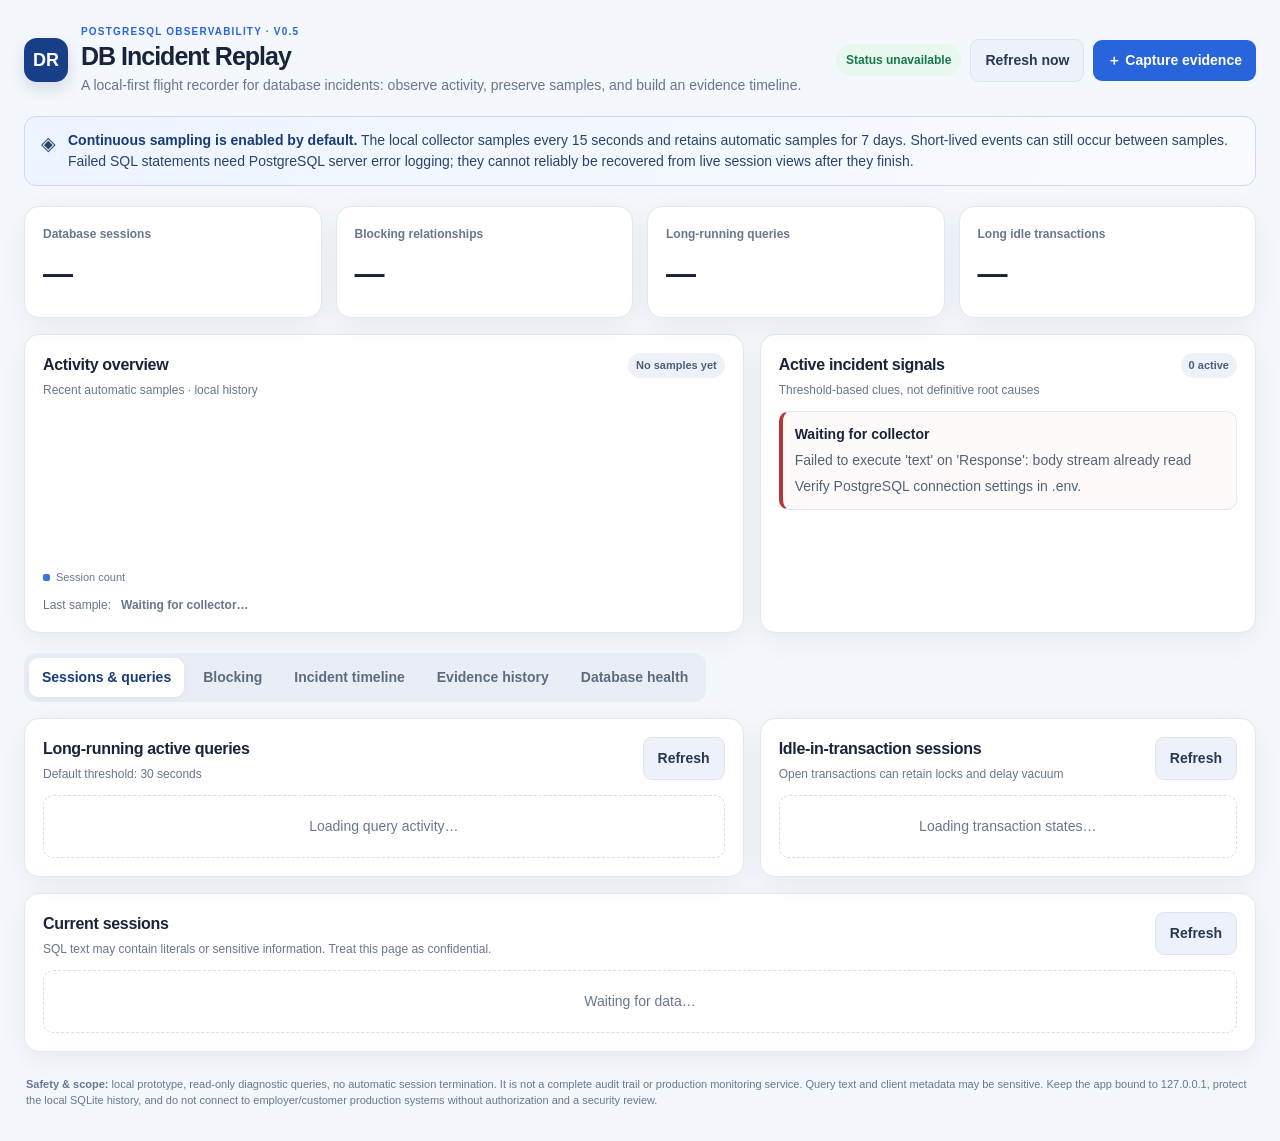
==== commit ed2eb01a: "Release v0.5 failed SQL ingestion" ====
--- a/static/index.html
+++ b/static/index.html
@@ -7,7 +7,7 @@
 :root{--bg:#f4f7fb;--surface:#fff;--ink:#17243a;--muted:#68778e;--line:#e1e8f1;--blue:#2864dc;--blue2:#eaf1ff;--red:#bd3434;--redbg:#fff0f0;--amber:#946200;--amberbg:#fff6dc;--green:#16794a;--greenbg:#e8f8ef;--shadow:0 8px 28px rgba(25,45,80,.06)}*{box-sizing:border-box}body{margin:0;background:var(--bg);color:var(--ink);font:14px/1.5 Inter,-apple-system,BlinkMacSystemFont,"Segoe UI",sans-serif}button,input,textarea{font:inherit}button{cursor:pointer;border:0;border-radius:9px;padding:10px 14px;font-weight:650;background:var(--blue);color:#fff}button.secondary{background:#edf2fa;color:#263954;border:1px solid #dce4f0}button:hover{filter:brightness(.97)}.shell{max-width:1440px;margin:auto;padding:24px}.topbar{display:flex;align-items:center;justify-content:space-between;gap:18px;margin-bottom:20px}.brand{display:flex;align-items:center;gap:13px}.logo{width:44px;height:44px;border-radius:13px;background:#183e87;color:#fff;display:grid;place-items:center;font-weight:850;font-size:18px;box-shadow:0 7px 16px #173b7a24}.eyebrow{text-transform:uppercase;letter-spacing:.12em;font-size:10px;font-weight:800;color:var(--blue)}h1{font-size:25px;line-height:1.2;margin:2px 0 4px;letter-spacing:-.04em}.sub{margin:0;color:var(--muted);max-width:760px}.right-actions{display:flex;align-items:center;gap:9px;flex-wrap:wrap}.live{display:inline-flex;align-items:center;gap:7px;padding:7px 10px;border-radius:99px;background:var(--greenbg);color:var(--green);font-size:12px;font-weight:750}.dot{width:7px;height:7px;border-radius:50%;background:currentColor}.banner{border:1px solid #cbdaf8;background:linear-gradient(110deg,#edf4ff,#f9fbff);padding:13px 16px;border-radius:12px;margin:18px 0 20px;color:#29446d;display:flex;gap:12px;align-items:flex-start}.banner b{color:#173b7a}.grid{display:grid;grid-template-columns:repeat(4,minmax(0,1fr));gap:14px}.card{background:var(--surface);border:1px solid var(--line);border-radius:15px;box-shadow:var(--shadow);padding:18px;min-width:0}.metric-card{position:relative;overflow:hidden}.metric-label{font-size:12px;color:var(--muted);font-weight:650}.metric{font-size:30px;font-weight:780;letter-spacing:-.05em;margin:8px 0 3px}.metric-note{font-size:12px;color:var(--muted)}.metric-accent{position:absolute;right:16px;top:16px;width:35px;height:35px;border-radius:11px;background:var(--blue2);color:var(--blue);display:grid;place-items:center;font-size:17px;font-weight:800}.metric-card.danger .metric-accent{background:var(--redbg);color:var(--red)}.metric-card.warn .metric-accent{background:var(--amberbg);color:var(--amber)}.layout{display:grid;grid-template-columns:minmax(0,1.45fr) minmax(320px,1fr);gap:16px;margin-top:16px}.section{margin-top:16px}.section-head{display:flex;align-items:flex-start;justify-content:space-between;gap:12px;margin-bottom:12px}.section-head h2{margin:0;font-size:16px;letter-spacing:-.02em}.section-head p{margin:4px 0 0;color:var(--muted);font-size:12px}.small{font-size:12px;color:var(--muted)}.badge{display:inline-flex;align-items:center;border-radius:99px;padding:4px 8px;font-size:11px;font-weight:750;white-space:nowrap;background:#eef2f8;color:#4d5e76}.badge.critical{background:var(--redbg);color:var(--red)}.badge.warning{background:var(--amberbg);color:var(--amber)}.badge.ok{background:var(--greenbg);color:var(--green)}.finding{border:1px solid var(--line);border-left:4px solid #9aa9bd;border-radius:10px;padding:12px;margin:9px 0}.finding.critical{border-left-color:var(--red);background:#fffafa}.finding.warning{border-left-color:#d79b18;background:#fffdf6}.finding.info{border-left-color:var(--blue)}.finding p{margin:5px 0 0;color:#52627a}.empty{padding:20px;border:1px dashed #d5deea;border-radius:10px;text-align:center;color:var(--muted)}.tablewrap{overflow:auto;border:1px solid var(--line);border-radius:10px}table{width:100%;border-collapse:collapse;font-size:12px;min-width:680px}th,td{padding:10px 11px;border-bottom:1px solid #edf1f6;text-align:left;vertical-align:top;max-width:380px;overflow-wrap:anywhere}th{font-size:10px;text-transform:uppercase;letter-spacing:.07em;color:#65758d;background:#f8faff;position:sticky;top:0}tr:last-child td{border-bottom:0}td.sql{font-family:ui-monospace,SFMono-Regular,Menlo,monospace;font-size:11px;max-width:350px}.tabs{display:flex;gap:6px;flex-wrap:wrap;margin:20px 0 0;padding:5px;background:#e9eef6;border-radius:12px;width:fit-content}.tab{background:transparent;color:#5d6b80;padding:9px 13px}.tab.active{background:#fff;color:#173b7a;box-shadow:0 2px 7px #1b37600f}.tabpanel{display:none}.tabpanel.active{display:block}.formrow{display:flex;gap:9px;flex-wrap:wrap}.formrow input,.formrow textarea{flex:1;min-width:200px;padding:10px 12px;border:1px solid #d5deea;border-radius:9px;background:#fff;color:var(--ink)}.formrow textarea{min-height:42px;resize:vertical}.event{display:grid;grid-template-columns:10px minmax(0,1fr) auto;gap:11px;padding:12px 0;border-bottom:1px solid var(--line);align-items:start}.event:last-child{border-bottom:0}.event-dot{width:9px;height:9px;border-radius:50%;margin-top:6px;background:#d69b1b}.event-dot.critical{background:var(--red)}.event-title{font-weight:720}.event-time{font-size:11px;color:var(--muted)}.bars{display:grid;gap:12px}.barrow{display:grid;grid-template-columns:125px 1fr 40px;gap:9px;align-items:center;font-size:12px}.bartrack{height:9px;background:#edf1f7;border-radius:99px;overflow:hidden}.barfill{height:100%;background:#3b75e4;border-radius:99px}.chart{height:150px;width:100%;display:block}.legend{display:flex;gap:15px;color:var(--muted);font-size:11px;margin-top:8px}.legend span:before{content:"";display:inline-block;width:7px;height:7px;border-radius:2px;background:#3b75e4;margin-right:6px}.notice{background:#fff8e5;border:1px solid #f0d994;color:#71571c;border-radius:10px;padding:12px;font-size:12px}.oknotice{background:#edf9f2;border:1px solid #c5ead3;color:#256745;border-radius:10px;padding:12px;font-size:12px}details{margin-top:12px}summary{cursor:pointer;color:var(--blue);font-weight:650}pre{white-space:pre-wrap;overflow-wrap:anywhere;background:#f7f9fc;padding:13px;border-radius:9px;font-size:11px;max-height:420px;overflow:auto}.statusline{display:flex;gap:10px;align-items:center;flex-wrap:wrap;margin-top:10px}.error{color:var(--red)}footer{color:var(--muted);font-size:11px;padding:24px 2px 8px}@media(max-width:1000px){.grid{grid-template-columns:repeat(2,minmax(0,1fr))}.layout{grid-template-columns:1fr}.topbar{align-items:flex-start;flex-direction:column}}@media(max-width:560px){.shell{padding:13px}.grid{grid-template-columns:1fr 1fr;gap:8px}.card{padding:13px}.metric{font-size:24px}.right-actions{width:100%}.right-actions button{flex:1}.barrow{grid-template-columns:90px 1fr 30px}h1{font-size:22px}}
 </style></head>
 <body><div class="shell">
-<header class="topbar"><div class="brand"><div class="logo">DR</div><div><div class="eyebrow">PostgreSQL observability · v0.4</div><h1>DB Incident Replay</h1><p class="sub">A local-first flight recorder for database incidents: observe activity, preserve samples, and build an evidence timeline.</p></div></div><div class="right-actions"><span id="monitorBadge" class="live"><span class="dot"></span> Monitor starting</span><button class="secondary" onclick="refreshDashboard()">Refresh now</button><button onclick="captureSnapshot()">＋ Capture evidence</button></div></header>
+<header class="topbar"><div class="brand"><div class="logo">DR</div><div><div class="eyebrow">PostgreSQL observability · v0.5</div><h1>DB Incident Replay</h1><p class="sub">A local-first flight recorder for database incidents: observe activity, preserve samples, and build an evidence timeline.</p></div></div><div class="right-actions"><span id="monitorBadge" class="live"><span class="dot"></span> Monitor starting</span><button class="secondary" onclick="refreshDashboard()">Refresh now</button><button onclick="captureSnapshot()">＋ Capture evidence</button></div></header>
 <div class="banner"><span style="font-size:19px">◈</span><div><b>Continuous sampling is enabled by default.</b> The local collector samples every <span id="intervalLabel">15</span> seconds and retains automatic samples for 7 days. Short-lived events can still occur between samples. Failed SQL statements need PostgreSQL server error logging; they cannot reliably be recovered from live session views after they finish.</div></div>
 <div class="grid" id="metrics"><div class="card metric-card"><div class="metric-label">Database sessions</div><div class="metric">—</div></div><div class="card metric-card"><div class="metric-label">Blocking relationships</div><div class="metric">—</div></div><div class="card metric-card"><div class="metric-label">Long-running queries</div><div class="metric">—</div></div><div class="card metric-card"><div class="metric-label">Long idle transactions</div><div class="metric">—</div></div></div>
 <div class="layout"><section class="card"><div class="section-head"><div><h2>Activity overview</h2><p>Recent automatic samples · local history</p></div><span class="badge" id="sampleCount">No samples yet</span></div><canvas id="trendChart" class="chart" aria-label="Session trend chart"></canvas><div class="legend"><span>Session count</span></div><div class="statusline"><span class="small">Last sample:</span><b id="lastSample" class="small">Waiting for collector…</b></div></section><section class="card"><div class="section-head"><div><h2>Active incident signals</h2><p>Threshold-based clues, not definitive root causes</p></div><span class="badge" id="activeCount">0 active</span></div><div id="findings"><div class="empty">Waiting for first successful sample.</div></div></section></div>
@@ -16,7 +16,7 @@
 <section id="tab-locks" class="tabpanel"><section class="card section"><div class="section-head"><div><h2>Blocking chain</h2><p>Who is waiting, who is blocking, and the visible query context.</p></div><button class="secondary" onclick="loadLocks()">Refresh lock checks</button></div><div id="locks"><div class="empty">Loading lock relationships…</div></div><div class="notice" style="margin-top:12px">Do not terminate a PID based only on this display. Confirm application ownership, transaction impact, and operational approval before any remediation.</div></section></section>
 <section id="tab-events" class="tabpanel"><section class="card section"><div class="section-head"><div><h2>Incident timeline</h2><p>Events open when a sampled condition first appears and close when it clears.</p></div><button class="secondary" onclick="loadEvents()">Refresh timeline</button></div><div id="events"><div class="empty">No event transitions recorded yet.</div></div></section></section>
 <section id="tab-history" class="tabpanel"><section class="card section"><div class="section-head"><div><h2>Capture a named evidence snapshot</h2><p>Creates a durable manual snapshot alongside the automatic samples.</p></div></div><div class="formrow"><input id="snapshotTitle" placeholder="Incident / ticket title (e.g. INC-1042 blocking)" maxlength="120"><input id="snapshotNotes" placeholder="Investigation notes (never enter passwords/secrets)" maxlength="1000"><button onclick="captureSnapshot()">Save snapshot</button></div><div id="captureStatus" class="small" style="margin-top:10px"></div></section><section class="card section"><div class="section-head"><div><h2>Manual evidence snapshots</h2><p>Saved locally and retained across app restarts.</p></div><button class="secondary" onclick="loadHistory()">Refresh</button></div><div id="history"><div class="empty">Loading snapshots…</div></div><div id="snapshotDetail" style="margin-top:14px"></div></section><section class="card section"><div class="section-head"><div><h2>Automatic sample history</h2><p>High-frequency samples, retained for 7 days.</p></div></div><div id="sampleHistory"><div class="empty">Loading samples…</div></div></section></section>
-<section id="tab-health" class="tabpanel"><div class="layout"><section class="card"><div class="section-head"><div><h2>Connection distribution</h2><p>Current database connection states</p></div></div><div id="connections"><div class="empty">Waiting for data…</div></div></section><section class="card"><div class="section-head"><div><h2>Database statistics</h2><p>Cumulative PostgreSQL counters since statistics reset</p></div></div><div id="dbStats"><div class="empty">Waiting for data…</div></div></section></div><section class="card section"><div class="section-head"><div><h2>Failed SQL statement capture</h2><p>Requires PostgreSQL server-side logging configuration</p></div><span class="badge warning">Not yet ingested</span></div><div class="notice"><b>Important limitation:</b> PostgreSQL's <code>pg_stat_activity</code> shows current activity, not a complete history of failed statements. To preserve errors, configure server logging such as <code>logging_collector</code>, <code>log_min_error_statement = error</code>, and a useful log line prefix. Log access and parsing depend on the PostgreSQL deployment and permissions. This version documents the requirement but does not yet ingest server log files.</div></section></section>
+<section id="tab-health" class="tabpanel"><div class="layout"><section class="card"><div class="section-head"><div><h2>Connection distribution</h2><p>Current database connection states</p></div></div><div id="connections"><div class="empty">Waiting for data…</div></div></section><section class="card"><div class="section-head"><div><h2>Database statistics</h2><p>Cumulative PostgreSQL counters since statistics reset</p></div></div><div id="dbStats"><div class="empty">Waiting for data…</div></div></section></div><section class="card section"><div class="section-head"><div><h2>Failed SQL statement capture</h2><p>Recent ERROR, FATAL, and PANIC entries from the active PostgreSQL log</p></div><div style="display:flex;gap:8px;align-items:center"><span id="failedQueryBadge" class="badge warning">Checking log access…</span><button class="secondary" onclick="loadFailedQueries()">Refresh logs</button></div></div><div id="failedQuerySummary" class="small">Checking PostgreSQL log configuration and file access…</div><div id="failedQueries" style="margin-top:12px"><div class="empty">Loading failed SQL evidence…</div></div><div id="failedQueryWarning" class="notice" style="margin-top:12px">SQL text may contain sensitive values. Keep this dashboard local and review/redact evidence before sharing.</div></section></section>
 <footer><b>Safety & scope:</b> local prototype, read-only diagnostic queries, no automatic session termination. It is not a complete audit trail or production monitoring service. Query text and client metadata may be sensitive. Keep the app bound to 127.0.0.1, protect the local SQLite history, and do not connect to employer/customer production systems without authorization and a security review.</footer>
 </div>
 <script>
@@ -29,6 +29,20 @@
 function showFindings(payload){const f=payload?.findings||[];document.getElementById('activeCount').textContent=f.length+' active';document.getElementById('findings').innerHTML=f.length?f.map(x=>`<div class="finding ${esc(x.severity)}"><div style="display:flex;gap:8px;justify-content:space-between;align-items:flex-start"><b>${esc(x.title)}</b><span class="badge ${esc(x.severity)}">${esc(x.severity)}</span></div><p class="small">This is an observed signal. Use the evidence and surrounding application context to determine the cause.</p></div>`).join(''):'<div class="oknotice">No threshold-based signals in the latest successful sample. This does not prove that no incident occurred between polls.</div>'}
 async function loadStatus(){try{const s=await get('/api/monitor/status');document.getElementById('intervalLabel').textContent=s.interval_seconds;document.getElementById('longThreshold').textContent=s.long_query_seconds;const b=document.getElementById('monitorBadge');if(s.running&&!s.last_error){b.className='live';b.innerHTML='<span class="dot"></span> Auto monitor active'}else if(s.last_error){b.className='live';b.style.background='#fff0f0';b.style.color='#bd3434';b.innerHTML='<span class="dot"></span> Collector needs attention'}else{b.className='badge warning';b.textContent='Auto monitor disabled'}document.getElementById('lastSample').textContent=s.last_sample_at||s.last_error||'Waiting for first sample';if(s.last_error)document.getElementById('findings').innerHTML=`<div class="finding critical"><b>Collector error</b><p>${esc(s.last_error)}</p><p>Check .env, database availability, and role permissions.</p></div>`}catch(e){document.getElementById('monitorBadge').textContent='Status unavailable'}}
 async function loadLatest(){try{const x=await get('/api/monitor/latest'),p=x.payload;document.getElementById('metrics').innerHTML=`<div class="card metric-card"><div class="metric-label">Database sessions</div><div class="metric">${esc(p.connections.total_sessions)}</div><div class="metric-note">${esc(p.database)}</div><div class="metric-accent">DB</div></div><div class="card metric-card ${p.locks.count?'danger':''}"><div class="metric-label">Blocking relationships</div><div class="metric">${esc(p.locks.count)}</div><div class="metric-note">Latest observed sample</div><div class="metric-accent">↔</div></div><div class="card metric-card ${p.long_queries.count?'warn':''}"><div class="metric-label">Long-running queries</div><div class="metric">${esc(p.long_queries.count)}</div><div class="metric-note">Active over ${esc(p.long_queries.threshold_seconds)}s</div><div class="metric-accent">◷</div></div><div class="card metric-card ${p.idle_transactions.count?'warn':''}"><div class="metric-label">Long idle transactions</div><div class="metric">${esc(p.idle_transactions.count)}</div><div class="metric-note">Open transaction state</div><div class="metric-accent">Ⅱ</div></div>`;showFindings(p);document.getElementById('activityTable').innerHTML=table(p.activity.items,[['pid','PID'],['usename','User'],['application_name','Application'],['state','State'],['wait_event_type','Wait type'],['wait_event','Wait event'],['query_duration','Query age'],['transaction_age','Transaction age'],['query','Query','sql']]);document.getElementById('locks').innerHTML=table(p.locks.items,[['blocked_pid','Blocked PID'],['blocker_pid','Blocker PID'],['blocked_duration','Blocked duration'],['blocker_transaction_age','Blocker transaction age'],['blocker_state','Blocker state'],['blocked_query','Blocked query','sql'],['blocker_query','Blocker query','sql']]);document.getElementById('connections').innerHTML=`<div class="bars">${(p.connections.by_state||[]).map(r=>{const pct=p.connections.total_sessions?Math.round(r.sessions/p.connections.total_sessions*100):0;return `<div class="barrow"><span>${esc(r.state||'Unknown')}</span><div class="bartrack"><div class="barfill" style="width:${pct}%"></div></div><b>${esc(r.sessions)}</b></div>`}).join('')}</div><p class="small">${esc(p.connections.total_sessions)} sessions in current database · max_connections ${esc(p.connections.max_connections)} · usage estimate ${esc(p.connections.utilization_percent)}%</p>`;const d=p.database_stats||{};document.getElementById('dbStats').innerHTML=`<div class="bars">${[['Commits',d.xact_commit],['Rollbacks',d.xact_rollback],['Deadlocks',d.deadlocks],['Temp files',d.temp_files],['Cache hit %',d.cache_hit_pct]].map(([k,v])=>`<div class="barrow"><span>${esc(k)}</span><div class="bartrack"><div class="barfill" style="width:${Math.min(100,Math.max(0,Number(v)||0))}%"></div></div><b>${esc(v)}</b></div>`).join('')}</div><p class="small">Statistics reset: ${esc(d.stats_reset)} · temp data: ${esc(d.temp_bytes_pretty)}</p>`;document.getElementById('lastSample').textContent=p.checked_at+' · '+p.database;await loadLongQueries();await loadIdleTransactions()}catch(e){document.getElementById('findings').innerHTML=`<div class="finding critical"><b>Waiting for collector</b><p>${esc(e.message)}</p><p>Verify PostgreSQL connection settings in .env.</p></div>`}}
+
+async function loadFailedQueries(){
+  const badge=document.getElementById('failedQueryBadge'),summary=document.getElementById('failedQuerySummary'),list=document.getElementById('failedQueries'),warning=document.getElementById('failedQueryWarning');
+  try{
+    const x=await get('/api/diagnostics/failed-queries?limit=100');
+    if(x.ingestion_enabled){badge.className='badge ok';badge.textContent='Log ingestion active';summary.textContent=`Read ${x.bytes_scanned||0} bytes from ${x.log_file||'active log'} · ${x.count} recent failed statement(s) parsed.`;}
+    else{badge.className='badge warning';badge.textContent='Log unavailable';summary.textContent='Failed SQL ingestion could not read the active PostgreSQL log.';}
+    if(x.items&&x.items.length){
+      list.innerHTML=x.items.map(item=>`<article class="finding ${item.severity==='PANIC'||item.severity==='FATAL'?'critical':'warning'}"><div style="display:flex;gap:8px;justify-content:space-between;align-items:flex-start;flex-wrap:wrap"><b>${esc(item.message)}</b><span class="badge ${item.severity==='PANIC'||item.severity==='FATAL'?'critical':'warning'}">${esc(item.severity)}</span></div><div class="small" style="margin-top:6px">${esc(item.timestamp)} · PID ${esc(item.pid)} · DB ${esc(item.database||'—')} · User ${esc(item.user||'—')} · App ${esc(item.application||'—')}</div>${item.detail?`<p class="small"><b>Detail:</b> ${esc(item.detail)}</p>`:''}${item.hint?`<p class="small"><b>Hint:</b> ${esc(item.hint)}</p>`:''}<details><summary>Failed SQL statement</summary><pre>${esc(item.statement||'No STATEMENT line was found for this log entry.')}</pre></details></article>`).join('');
+    }else{list.innerHTML='<div class="oknotice">Log access is available, but no ERROR, FATAL, or PANIC entries were found in the scanned log tail.</div>';}
+    warning.className=x.ingestion_enabled?'notice':'finding warning';warning.textContent=x.warning||'SQL text may contain sensitive values. Keep this dashboard local and review/redact evidence before sharing.';
+  }catch(e){badge.className='badge warning';badge.textContent='Log check failed';summary.textContent=e.message;list.innerHTML='<div class="empty">Could not load failed SQL entries.</div>';}
+}
+
 async function loadLongQueries(){try{const x=await get('/api/diagnostics/long-queries');document.getElementById('longQueries').innerHTML=table(x.items,[['pid','PID'],['usename','User'],['application_name','Application'],['query_duration','Duration'],['wait_event_type','Wait type'],['wait_event','Wait event'],['query','Query','sql']])}catch(e){document.getElementById('longQueries').textContent=e.message}}
 async function loadIdleTransactions(){try{const x=await get('/api/diagnostics/idle-transactions');document.getElementById('idleTransactions').innerHTML=table(x.items,[['pid','PID'],['usename','User'],['application_name','Application'],['state','State'],['transaction_age','Transaction age'],['state_age','State age'],['query','Last/current query','sql']])}catch(e){document.getElementById('idleTransactions').textContent=e.message}}
 async function loadLocks(){try{const x=await get('/api/diagnostics/locks');document.getElementById('locks').innerHTML=table(x.items,[['blocked_pid','Blocked PID'],['blocker_pid','Blocker PID'],['blocked_duration','Blocked duration'],['blocker_transaction_age','Blocker transaction age'],['blocker_state','Blocker state'],['blocked_query','Blocked query','sql'],['blocker_query','Blocker query','sql']])}catch(e){document.getElementById('locks').textContent=e.message}}
@@ -37,7 +51,7 @@
 async function loadSamples(){try{const x=await get('/api/monitor/history?limit=50');document.getElementById('sampleCount').textContent=x.count+' recent samples';drawTrend(x.items.slice().reverse());document.getElementById('sampleHistory').innerHTML=x.items.length?table(x.items,[['id','ID'],['captured_at','Sample time'],['database_name','Database'],['sessions','Sessions'],['blocking_count','Blocking'],['long_query_count','Long queries'],['status','Status']]):'<div class="empty">No automatic samples stored yet.</div>'}catch(e){document.getElementById('sampleHistory').textContent=e.message}}
 async function showSnapshot(id){const el=document.getElementById('snapshotDetail');el.innerHTML='<p class="small">Loading snapshot…</p>';try{const x=await get('/api/history/'+id);el.innerHTML=`<div class="finding info"><b>Snapshot #${esc(x.id)} · ${esc(x.title)}</b><p>${esc(x.captured_at)} · ${esc(x.database_name)}</p><p>${esc(x.notes||'No notes')}</p><details open><summary>Saved evidence JSON</summary><pre>${esc(JSON.stringify(x.payload,null,2))}</pre></details></div>`}catch(e){el.textContent=e.message}}
 async function captureSnapshot(){const el=document.getElementById('captureStatus');el.className='small';el.textContent='Collecting and saving evidence…';try{const x=await post('/api/history/capture',{title:document.getElementById('snapshotTitle').value,notes:document.getElementById('snapshotNotes').value});el.textContent=`Saved snapshot #${x.id} at ${x.captured_at}.`;document.getElementById('snapshotTitle').value='';document.getElementById('snapshotNotes').value='';await loadHistory()}catch(e){el.className='small error';el.textContent='Could not save: '+e.message}}
-async function refreshDashboard(){await loadStatus();await loadLatest();await loadSamples();await loadEvents();await loadHistory()}
-document.querySelectorAll('[data-tab]').forEach(b=>b.addEventListener('click',()=>{document.querySelectorAll('[data-tab]').forEach(x=>x.classList.toggle('active',x===b));document.querySelectorAll('.tabpanel').forEach(x=>x.classList.toggle('active',x.id==='tab-'+b.dataset.tab));if(b.dataset.tab==='events')loadEvents();if(b.dataset.tab==='history'){loadHistory();loadSamples()}if(b.dataset.tab==='locks')loadLocks()}));
-refreshDashboard();setInterval(async()=>{await loadStatus();await loadLatest();await loadSamples();await loadEvents()},15000);window.addEventListener('resize',()=>loadSamples());
+async function refreshDashboard(){await loadStatus();await loadLatest();await loadSamples();await loadEvents();await loadHistory();await loadFailedQueries()}
+document.querySelectorAll('[data-tab]').forEach(b=>b.addEventListener('click',()=>{document.querySelectorAll('[data-tab]').forEach(x=>x.classList.toggle('active',x===b));document.querySelectorAll('.tabpanel').forEach(x=>x.classList.toggle('active',x.id==='tab-'+b.dataset.tab));if(b.dataset.tab==='events')loadEvents();if(b.dataset.tab==='history'){loadHistory();loadSamples()}if(b.dataset.tab==='locks')loadLocks();if(b.dataset.tab==='health')loadFailedQueries()}));
+refreshDashboard();setInterval(async()=>{await loadStatus();await loadLatest();await loadSamples();await loadEvents();await loadFailedQueries()},15000);window.addEventListener('resize',()=>loadSamples());
 </script></body></html>
